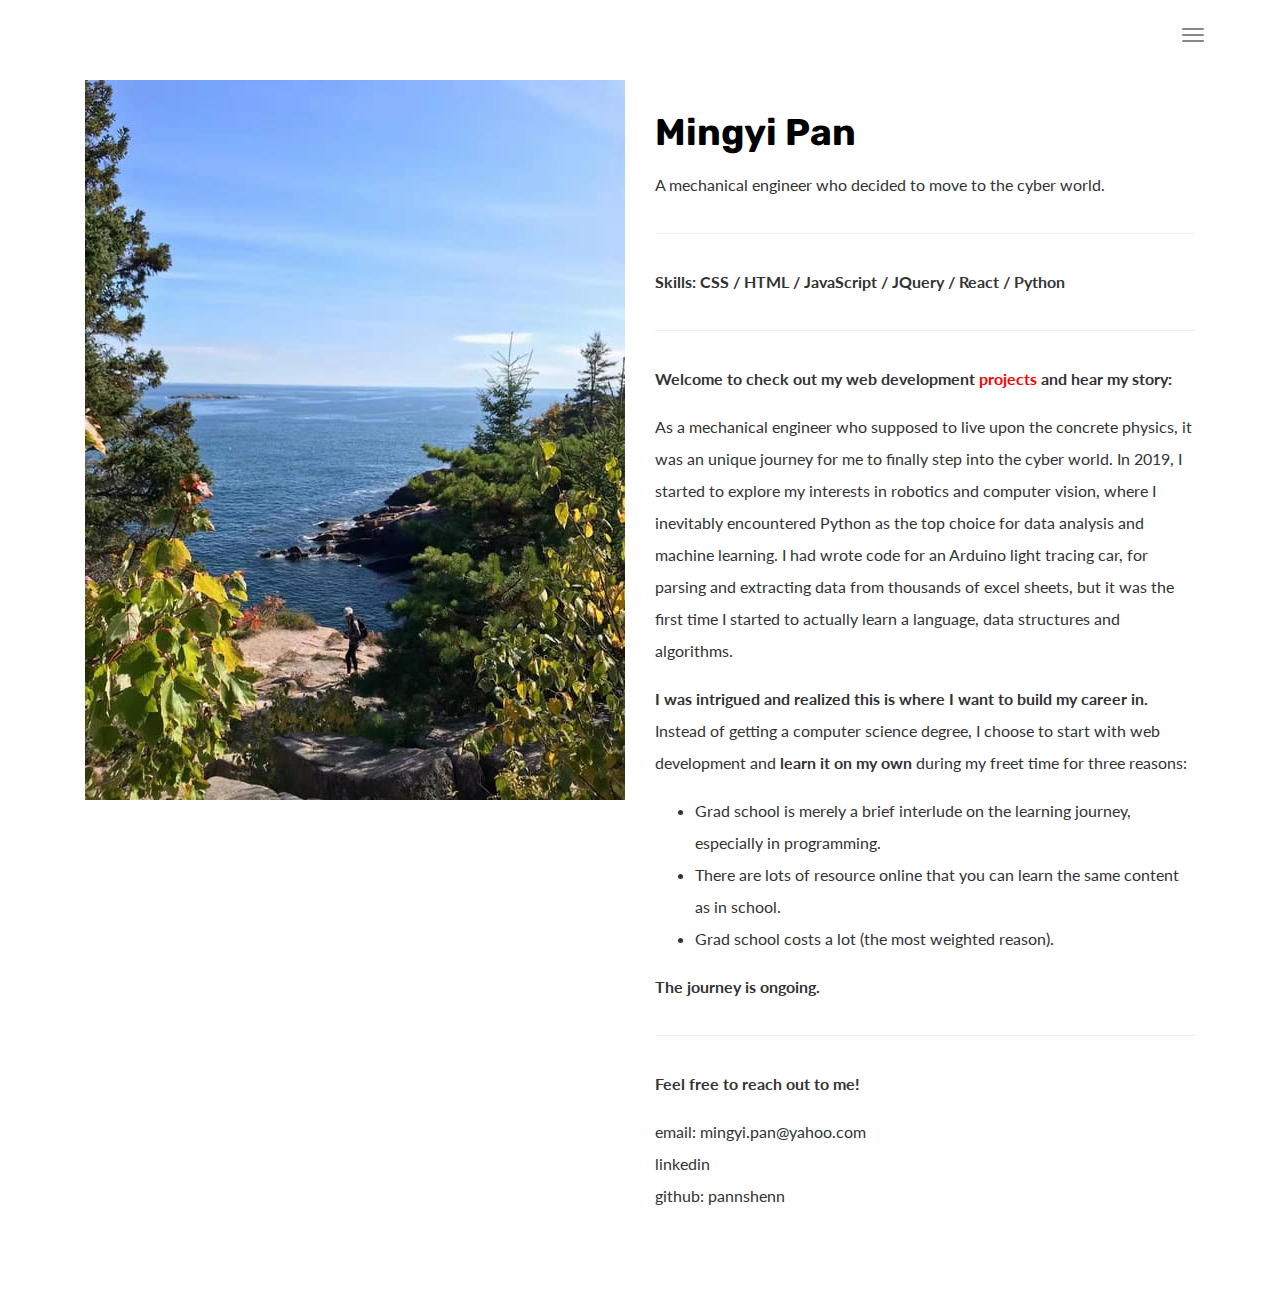
==== about.html @ 4cf13638 "create portfolio website m%" ====
<!DOCTYPE html>
<html lang="en">

<head>
  <meta charset="UTF-8">
  <meta content="IE=edge" http-equiv="X-UA-Compatible">
  <meta content="width=device-width,initial-scale=1" name="viewport">
  <meta content="description" name="description">
  <meta name="google" content="notranslate" />

  <!-- Disable tap highlight on IE -->
  <meta name="msapplication-tap-highlight" content="no">
  <!-- Favicon -->
  <link href="./assets/favicon-190.ico" rel="icon">
  
  <title>m%About</title>  
  <!-- CSS -->
  <link href="./main.3da94fde.css" rel="stylesheet">
</head>

<body>

<!-- Add your content of header -->

<header>
  <nav class="navbar navbar-fixed-top navbar-default">
    <div class="container">
        <button type="button" class="navbar-toggle">
          <span class="sr-only">Toggle navigation</span>
          <span class="icon-bar"></span>
          <span class="icon-bar"></span>
          <span class="icon-bar"></span>
        </button>
        
      <nav class="navbar-fullscreen" id="navbar-middle">
        <button type="button" class="close" aria-label="Close"><span aria-hidden="true">&times;</span></button>
        <ul class="navbar-fullscreen-links">
          <li><a href="./index.html" title="">Home</a></li>
          <li><a href="./project1.html" title="">Project</a></li>
          <li><a href="./about.html" title="">About me</a></li>
        </ul>

        <div class="footer-container">
           
          <p><small>© m% | Website created with <a href="http://www.mashup-template.com/" title="Create website with free html template">Mashup Template</a>/<a href="https://www.unsplash.com/" title="Beautiful Free Images">Unsplash</a></small></p>
          <p class="footer-share-icons">
            <a target="_blank" href="mailto:mingyi.pan@yahoo.com" class="fa-icon" title="">
              <i class="fa fa-envelope" aria-hidden="true"></i>
          </a>
            <a target="_blank" href="https://www.linkedin.com/in/mingyi-pan" class="fa-icon" title="">
                <i class="fa fa-linkedin" aria-hidden="true"></i>
            </a>
            <a target="_blank" href="https://github.com/pannshenn" class="fa-icon" title="">
              <i class="fa fa-github" aria-hidden="true"></i>
          </a>
          </p>
                       
        </div>


      </nav> 
    
    </div>
  </nav>
</header>
<div class="section-container content-container">
    <div class="container">
        <div class="row">
            <div class="col-xs-12">
                <div class="col-md-6">
                    <img src="./assets/images/img-profile.jpg" class="img-responsive" alt=""> 
                </div>
                <div class="col-md-6">
                    <h1 class="h2">Mingyi Pan</h1>
                    <p>A mechanical engineer who decided to move to the cyber world.</p>
                    <hr>
                    <p><b>Skills: CSS / HTML / JavaScript / JQuery / React / Python</b></p>
                    <hr>
                    <p><b>Welcome to check out my web development <a target="_blank" style="color: red;" href="./project1.html">projects</a> and hear my story:</b></p>
                    <p>As a mechanical engineer who supposed to live upon the concrete physics, 
                      it was an unique journey for me to finally step into the cyber world. 
                      In 2019, I started to explore my interests in robotics and computer vision, 
                      where I inevitably encountered Python as the top choice for data analysis and machine learning. 
                      I had wrote code for an Arduino light tracing car, for parsing and extracting data from thousands of excel sheets, 
                      but it was the first time I started to actually learn a language, data structures and algorithms. </p>
                      <p><b>I was intrigued and realized this is where I want to build my career in. </b>
                        Instead of getting a computer science degree, 
                        I choose to start with web development and <b>learn it on my own</b> during my freet time for three reasons: </p>
                      <ul>
                        <li>Grad school is merely a brief interlude on the learning journey, especially in programming.</li>
                        <li>There are lots of resource online that you can learn the same content as in school.</li>
                        <li>Grad school costs a lot (the most weighted reason).</li>
                      </ul>
                    <p><b>The journey is ongoing.</b></p>
                    <hr>
                    <p><b>Feel free to reach out to me!</b></p>
                    <ul class="list-unstyled">
                        <li>
                            email:&nbsp<a href="mailto:mingyi.pan@yahoo.com" title="" class="link-like-text">mingyi.pan@yahoo.com</a>
                        </li>
                        <li>
                            <a href="https://www.linkedin.com/in/mingyi-pan" title="" class="link-like-text">linkedin</a>
                        </li>
                        <li>
                            github:&nbsp<a href="https://github.com/pannshenn" title="" class="link-like-text">pannshenn</a>
                        </li>
                    </ul>
                </div>
            </div>
        </div>
    </div>
</div>

<script>
    document.addEventListener("DOMContentLoaded", function (event) {
      navbarToggleSidebar();
      closeMenuBeforeGoingToPage();
      navActivePage();
    });
</script>
 <script type="text/javascript" src="./main.4c6e144e.js"></script></body>

</html>
---- main.3da94fde.css ----
@import url(https://fonts.googleapis.com/css?family=Lato:300,700|Rubik:400,700);@import url(https://maxcdn.bootstrapcdn.com/font-awesome/4.7.0/css/font-awesome.min.css);/*!
 * Bootstrap v3.3.7 (http://getbootstrap.com)
 * Copyright 2011-2016 Twitter, Inc.
 * Licensed under MIT (https://github.com/twbs/bootstrap/blob/master/LICENSE)
 */
/*! normalize.css v3.0.3 | MIT License | github.com/necolas/normalize.css */html{font-family:sans-serif;-ms-text-size-adjust:100%;-webkit-text-size-adjust:100%}body{margin:0}article,aside,details,figcaption,figure,footer,header,hgroup,main,menu,nav,section,summary{display:block}audio,canvas,progress,video{display:inline-block;vertical-align:baseline}audio:not([controls]){display:none;height:0}[hidden],template{display:none}a{background-color:transparent}a:active,a:hover{outline:0}abbr[title]{border-bottom:1px dotted}b,strong{font-weight:700}dfn{font-style:italic}h1{font-size:2em;margin:.67em 0}mark{background:#ff0;color:#000}small{font-size:80%}sub,sup{font-size:75%;line-height:0;position:relative;vertical-align:baseline}sup{top:-.5em}sub{bottom:-.25em}img{border:0}svg:not(:root){overflow:hidden}figure{margin:1em 40px}hr{box-sizing:content-box;height:0}pre{overflow:auto}code,kbd,pre,samp{font-family:monospace,monospace;font-size:1em}button,input,optgroup,select,textarea{color:inherit;font:inherit;margin:0}button{overflow:visible}button,select{text-transform:none}button,html input[type=button],input[type=reset],input[type=submit]{-webkit-appearance:button;cursor:pointer}button[disabled],html input[disabled]{cursor:default}button::-moz-focus-inner,input::-moz-focus-inner{border:0;padding:0}input{line-height:normal}input[type=checkbox],input[type=radio]{box-sizing:border-box;padding:0}input[type=number]::-webkit-inner-spin-button,input[type=number]::-webkit-outer-spin-button{height:auto}input[type=search]{-webkit-appearance:textfield;box-sizing:content-box}input[type=search]::-webkit-search-cancel-button,input[type=search]::-webkit-search-decoration{-webkit-appearance:none}fieldset{border:1px solid silver;margin:0 2px;padding:.35em .625em .75em}textarea{overflow:auto}optgroup{font-weight:700}table{border-collapse:collapse;border-spacing:0}td,th{padding:0}

/*! Source: https://github.com/h5bp/html5-boilerplate/blob/master/src/css/main.css */@media print{*,:after,:before{background:transparent!important;color:#000!important;box-shadow:none!important;text-shadow:none!important}a,a:visited{text-decoration:underline}a[href]:after{content:" (" attr(href) ")"}abbr[title]:after{content:" (" attr(title) ")"}a[href^="#"]:after,a[href^="javascript:"]:after{content:""}blockquote,pre{border:1px solid #999;page-break-inside:avoid}thead{display:table-header-group}img,tr{page-break-inside:avoid}img{max-width:100%!important}h2,h3,p{orphans:3;widows:3}h2,h3{page-break-after:avoid}.navbar{display:none}.btn>.caret,.dropup>.btn>.caret{border-top-color:#000!important}.label{border:1px solid #000}.table{border-collapse:collapse!important}.table td,.table th{background-color:#fff!important}.table-bordered td,.table-bordered th{border:1px solid #ddd!important}}*,:after,:before{-webkit-box-sizing:border-box;-moz-box-sizing:border-box;box-sizing:border-box}html{font-size:10px;-webkit-tap-highlight-color:transparent}body{font-family:Lato,Helvetica,Arial,sans-serif;font-size:16px;line-height:2;color:#333;background-color:#fff}button,input,select,textarea{font-family:inherit;font-size:inherit;line-height:inherit}a{color:#333;text-decoration:none}a:focus,a:hover{color:#0d0d0d;text-decoration:underline}a:focus{outline:5px auto -webkit-focus-ring-color;outline-offset:-2px}figure{margin:0}img{vertical-align:middle}.img-responsive{display:block;max-width:100%;height:auto}.img-rounded{border-radius:0}.img-thumbnail{padding:4px;line-height:2;background-color:#fff;border:1px solid #ddd;border-radius:0;-webkit-transition:all .2s ease-in-out;-o-transition:all .2s ease-in-out;transition:all .2s ease-in-out;display:inline-block;max-width:100%;height:auto}.img-circle{border-radius:50%}hr{margin-top:32px;margin-bottom:32px;border:0;border-top:1px solid #eee}.sr-only{position:absolute;width:1px;height:1px;margin:-1px;padding:0;overflow:hidden;clip:rect(0,0,0,0);border:0}.sr-only-focusable:active,.sr-only-focusable:focus{position:static;width:auto;height:auto;margin:0;overflow:visible;clip:auto}[role=button]{cursor:pointer}.h1,.h2,.h3,.h4,.h5,.h6,h1,h2,h3,h4,h5,h6{font-family:Rubik,Helvetica,Arial,sans-serif;font-weight:700;line-height:1.1;color:#000}.h1 .small,.h1 small,.h2 .small,.h2 small,.h3 .small,.h3 small,.h4 .small,.h4 small,.h5 .small,.h5 small,.h6 .small,.h6 small,h1 .small,h1 small,h2 .small,h2 small,h3 .small,h3 small,h4 .small,h4 small,h5 .small,h5 small,h6 .small,h6 small{font-weight:400;line-height:1;color:#777}.h1,.h2,.h3,h1,h2,h3{margin-top:32px;margin-bottom:16px}.h1 .small,.h1 small,.h2 .small,.h2 small,.h3 .small,.h3 small,h1 .small,h1 small,h2 .small,h2 small,h3 .small,h3 small{font-size:65%}.h4,.h5,.h6,h4,h5,h6{margin-top:16px;margin-bottom:16px}.h4 .small,.h4 small,.h5 .small,.h5 small,.h6 .small,.h6 small,h4 .small,h4 small,h5 .small,h5 small,h6 .small,h6 small{font-size:75%}.h1,h1{font-size:50px}.h2,h2{font-size:37px}.h3,h3{font-size:29px}.h4,h4{font-size:22px}.h5,h5{font-size:16px}.h6,h6{font-size:14px}p{margin:0 0 16px}.lead{margin-bottom:32px;font-size:18px;font-weight:300;line-height:1.4}@media (min-width:768px){.lead{font-size:24px}}.small,small{font-size:87%}.mark,mark{background-color:#fcf8e3;padding:.2em}.text-left{text-align:left}.text-right{text-align:right}.text-center{text-align:center}.text-justify{text-align:justify}.text-nowrap{white-space:nowrap}.text-lowercase{text-transform:lowercase}.initialism,.text-uppercase{text-transform:uppercase}.text-capitalize{text-transform:capitalize}.text-muted{color:#777}.text-primary{color:#333}a.text-primary:focus,a.text-primary:hover{color:#1a1a1a}.text-success{color:#fff}a.text-success:focus,a.text-success:hover{color:#e6e6e6}.text-info{color:#31708f}a.text-info:focus,a.text-info:hover{color:#245269}.text-warning{color:#8a6d3b}a.text-warning:focus,a.text-warning:hover{color:#66512c}.text-danger{color:#fff}a.text-danger:focus,a.text-danger:hover{color:#e6e6e6}.bg-primary{color:#fff;background-color:#333}a.bg-primary:focus,a.bg-primary:hover{background-color:#1a1a1a}.bg-success{background-color:#684ad7}a.bg-success:focus,a.bg-success:hover{background-color:#4b2bc3}.bg-info{background-color:#d9edf7}a.bg-info:focus,a.bg-info:hover{background-color:#afd9ee}.bg-warning{background-color:#fcf8e3}a.bg-warning:focus,a.bg-warning:hover{background-color:#f7ecb5}.bg-danger{background-color:#d9534f}a.bg-danger:focus,a.bg-danger:hover{background-color:#c9302c}.page-header{padding-bottom:15px;margin:64px 0 32px;border-bottom:1px solid #eee}ol,ul{margin-top:0;margin-bottom:16px}ol ol,ol ul,ul ol,ul ul{margin-bottom:0}.list-inline,.list-unstyled{padding-left:0;list-style:none}.list-inline{margin-left:-5px}.list-inline>li{display:inline-block;padding-left:5px;padding-right:5px}dl{margin-top:0;margin-bottom:32px}dd,dt{line-height:2}dt{font-weight:700}dd{margin-left:0}.dl-horizontal dd:after,.dl-horizontal dd:before{content:" ";display:table}.dl-horizontal dd:after{clear:both}@media (min-width:768px){.dl-horizontal dt{float:left;width:160px;clear:left;text-align:right;overflow:hidden;text-overflow:ellipsis;white-space:nowrap}.dl-horizontal dd{margin-left:180px}}abbr[data-original-title],abbr[title]{cursor:help;border-bottom:1px dotted #777}.initialism{font-size:90%}blockquote{padding:16px 32px;margin:0 0 32px;font-size:20px;border-left:5px solid #eee}blockquote ol:last-child,blockquote p:last-child,blockquote ul:last-child{margin-bottom:0}blockquote .small,blockquote footer,blockquote small{display:block;font-size:80%;line-height:2;color:#777}blockquote .small:before,blockquote footer:before,blockquote small:before{content:"\2014   \A0"}.blockquote-reverse,blockquote.pull-right{padding-right:15px;padding-left:0;border-right:5px solid #eee;border-left:0;text-align:right}.blockquote-reverse .small:before,.blockquote-reverse footer:before,.blockquote-reverse small:before,blockquote.pull-right .small:before,blockquote.pull-right footer:before,blockquote.pull-right small:before{content:""}.blockquote-reverse .small:after,.blockquote-reverse footer:after,.blockquote-reverse small:after,blockquote.pull-right .small:after,blockquote.pull-right footer:after,blockquote.pull-right small:after{content:"\A0   \2014"}address{margin-bottom:32px;font-style:normal;line-height:2}code,kbd,pre,samp{font-family:Menlo,Monaco,Consolas,Courier New,monospace}code{color:#c7254e;background-color:#f9f2f4}code,kbd{padding:2px 4px;font-size:90%;border-radius:0}kbd{color:#fff;background-color:#333;box-shadow:inset 0 -1px 0 rgba(0,0,0,.25)}kbd kbd{padding:0;font-size:100%;font-weight:700;box-shadow:none}pre{display:block;padding:15.5px;margin:0 0 16px;font-size:15px;line-height:2;word-break:break-all;word-wrap:break-word;color:#333;background-color:#f5f5f5;border:1px solid #ccc;border-radius:0}pre code{padding:0;font-size:inherit;color:inherit;white-space:pre-wrap;background-color:transparent;border-radius:0}.pre-scrollable{max-height:340px;overflow-y:scroll}.container{margin-right:auto;margin-left:auto;padding-left:15px;padding-right:15px}.container:after,.container:before{content:" ";display:table}.container:after{clear:both}@media (min-width:768px){.container{width:750px}}@media (min-width:992px){.container{width:970px}}@media (min-width:1200px){.container{width:1170px}}.container-fluid{margin-right:auto;margin-left:auto;padding-left:15px;padding-right:15px}.container-fluid:after,.container-fluid:before{content:" ";display:table}.container-fluid:after{clear:both}.row{margin-left:-15px;margin-right:-15px}.row:after,.row:before{content:" ";display:table}.row:after{clear:both}.col-lg-1,.col-lg-2,.col-lg-3,.col-lg-4,.col-lg-5,.col-lg-6,.col-lg-7,.col-lg-8,.col-lg-9,.col-lg-10,.col-lg-11,.col-lg-12,.col-md-1,.col-md-2,.col-md-3,.col-md-4,.col-md-5,.col-md-6,.col-md-7,.col-md-8,.col-md-9,.col-md-10,.col-md-11,.col-md-12,.col-sm-1,.col-sm-2,.col-sm-3,.col-sm-4,.col-sm-5,.col-sm-6,.col-sm-7,.col-sm-8,.col-sm-9,.col-sm-10,.col-sm-11,.col-sm-12,.col-xs-1,.col-xs-2,.col-xs-3,.col-xs-4,.col-xs-5,.col-xs-6,.col-xs-7,.col-xs-8,.col-xs-9,.col-xs-10,.col-xs-11,.col-xs-12{position:relative;min-height:1px;padding-left:15px;padding-right:15px}.col-xs-1,.col-xs-2,.col-xs-3,.col-xs-4,.col-xs-5,.col-xs-6,.col-xs-7,.col-xs-8,.col-xs-9,.col-xs-10,.col-xs-11,.col-xs-12{float:left}.col-xs-1{width:8.33333%}.col-xs-2{width:16.66667%}.col-xs-3{width:25%}.col-xs-4{width:33.33333%}.col-xs-5{width:41.66667%}.col-xs-6{width:50%}.col-xs-7{width:58.33333%}.col-xs-8{width:66.66667%}.col-xs-9{width:75%}.col-xs-10{width:83.33333%}.col-xs-11{width:91.66667%}.col-xs-12{width:100%}.col-xs-pull-0{right:auto}.col-xs-pull-1{right:8.33333%}.col-xs-pull-2{right:16.66667%}.col-xs-pull-3{right:25%}.col-xs-pull-4{right:33.33333%}.col-xs-pull-5{right:41.66667%}.col-xs-pull-6{right:50%}.col-xs-pull-7{right:58.33333%}.col-xs-pull-8{right:66.66667%}.col-xs-pull-9{right:75%}.col-xs-pull-10{right:83.33333%}.col-xs-pull-11{right:91.66667%}.col-xs-pull-12{right:100%}.col-xs-push-0{left:auto}.col-xs-push-1{left:8.33333%}.col-xs-push-2{left:16.66667%}.col-xs-push-3{left:25%}.col-xs-push-4{left:33.33333%}.col-xs-push-5{left:41.66667%}.col-xs-push-6{left:50%}.col-xs-push-7{left:58.33333%}.col-xs-push-8{left:66.66667%}.col-xs-push-9{left:75%}.col-xs-push-10{left:83.33333%}.col-xs-push-11{left:91.66667%}.col-xs-push-12{left:100%}.col-xs-offset-0{margin-left:0}.col-xs-offset-1{margin-left:8.33333%}.col-xs-offset-2{margin-left:16.66667%}.col-xs-offset-3{margin-left:25%}.col-xs-offset-4{margin-left:33.33333%}.col-xs-offset-5{margin-left:41.66667%}.col-xs-offset-6{margin-left:50%}.col-xs-offset-7{margin-left:58.33333%}.col-xs-offset-8{margin-left:66.66667%}.col-xs-offset-9{margin-left:75%}.col-xs-offset-10{margin-left:83.33333%}.col-xs-offset-11{margin-left:91.66667%}.col-xs-offset-12{margin-left:100%}@media (min-width:768px){.col-sm-1,.col-sm-2,.col-sm-3,.col-sm-4,.col-sm-5,.col-sm-6,.col-sm-7,.col-sm-8,.col-sm-9,.col-sm-10,.col-sm-11,.col-sm-12{float:left}.col-sm-1{width:8.33333%}.col-sm-2{width:16.66667%}.col-sm-3{width:25%}.col-sm-4{width:33.33333%}.col-sm-5{width:41.66667%}.col-sm-6{width:50%}.col-sm-7{width:58.33333%}.col-sm-8{width:66.66667%}.col-sm-9{width:75%}.col-sm-10{width:83.33333%}.col-sm-11{width:91.66667%}.col-sm-12{width:100%}.col-sm-pull-0{right:auto}.col-sm-pull-1{right:8.33333%}.col-sm-pull-2{right:16.66667%}.col-sm-pull-3{right:25%}.col-sm-pull-4{right:33.33333%}.col-sm-pull-5{right:41.66667%}.col-sm-pull-6{right:50%}.col-sm-pull-7{right:58.33333%}.col-sm-pull-8{right:66.66667%}.col-sm-pull-9{right:75%}.col-sm-pull-10{right:83.33333%}.col-sm-pull-11{right:91.66667%}.col-sm-pull-12{right:100%}.col-sm-push-0{left:auto}.col-sm-push-1{left:8.33333%}.col-sm-push-2{left:16.66667%}.col-sm-push-3{left:25%}.col-sm-push-4{left:33.33333%}.col-sm-push-5{left:41.66667%}.col-sm-push-6{left:50%}.col-sm-push-7{left:58.33333%}.col-sm-push-8{left:66.66667%}.col-sm-push-9{left:75%}.col-sm-push-10{left:83.33333%}.col-sm-push-11{left:91.66667%}.col-sm-push-12{left:100%}.col-sm-offset-0{margin-left:0}.col-sm-offset-1{margin-left:8.33333%}.col-sm-offset-2{margin-left:16.66667%}.col-sm-offset-3{margin-left:25%}.col-sm-offset-4{margin-left:33.33333%}.col-sm-offset-5{margin-left:41.66667%}.col-sm-offset-6{margin-left:50%}.col-sm-offset-7{margin-left:58.33333%}.col-sm-offset-8{margin-left:66.66667%}.col-sm-offset-9{margin-left:75%}.col-sm-offset-10{margin-left:83.33333%}.col-sm-offset-11{margin-left:91.66667%}.col-sm-offset-12{margin-left:100%}}@media (min-width:992px){.col-md-1,.col-md-2,.col-md-3,.col-md-4,.col-md-5,.col-md-6,.col-md-7,.col-md-8,.col-md-9,.col-md-10,.col-md-11,.col-md-12{float:left}.col-md-1{width:8.33333%}.col-md-2{width:16.66667%}.col-md-3{width:25%}.col-md-4{width:33.33333%}.col-md-5{width:41.66667%}.col-md-6{width:50%}.col-md-7{width:58.33333%}.col-md-8{width:66.66667%}.col-md-9{width:75%}.col-md-10{width:83.33333%}.col-md-11{width:91.66667%}.col-md-12{width:100%}.col-md-pull-0{right:auto}.col-md-pull-1{right:8.33333%}.col-md-pull-2{right:16.66667%}.col-md-pull-3{right:25%}.col-md-pull-4{right:33.33333%}.col-md-pull-5{right:41.66667%}.col-md-pull-6{right:50%}.col-md-pull-7{right:58.33333%}.col-md-pull-8{right:66.66667%}.col-md-pull-9{right:75%}.col-md-pull-10{right:83.33333%}.col-md-pull-11{right:91.66667%}.col-md-pull-12{right:100%}.col-md-push-0{left:auto}.col-md-push-1{left:8.33333%}.col-md-push-2{left:16.66667%}.col-md-push-3{left:25%}.col-md-push-4{left:33.33333%}.col-md-push-5{left:41.66667%}.col-md-push-6{left:50%}.col-md-push-7{left:58.33333%}.col-md-push-8{left:66.66667%}.col-md-push-9{left:75%}.col-md-push-10{left:83.33333%}.col-md-push-11{left:91.66667%}.col-md-push-12{left:100%}.col-md-offset-0{margin-left:0}.col-md-offset-1{margin-left:8.33333%}.col-md-offset-2{margin-left:16.66667%}.col-md-offset-3{margin-left:25%}.col-md-offset-4{margin-left:33.33333%}.col-md-offset-5{margin-left:41.66667%}.col-md-offset-6{margin-left:50%}.col-md-offset-7{margin-left:58.33333%}.col-md-offset-8{margin-left:66.66667%}.col-md-offset-9{margin-left:75%}.col-md-offset-10{margin-left:83.33333%}.col-md-offset-11{margin-left:91.66667%}.col-md-offset-12{margin-left:100%}}@media (min-width:1200px){.col-lg-1,.col-lg-2,.col-lg-3,.col-lg-4,.col-lg-5,.col-lg-6,.col-lg-7,.col-lg-8,.col-lg-9,.col-lg-10,.col-lg-11,.col-lg-12{float:left}.col-lg-1{width:8.33333%}.col-lg-2{width:16.66667%}.col-lg-3{width:25%}.col-lg-4{width:33.33333%}.col-lg-5{width:41.66667%}.col-lg-6{width:50%}.col-lg-7{width:58.33333%}.col-lg-8{width:66.66667%}.col-lg-9{width:75%}.col-lg-10{width:83.33333%}.col-lg-11{width:91.66667%}.col-lg-12{width:100%}.col-lg-pull-0{right:auto}.col-lg-pull-1{right:8.33333%}.col-lg-pull-2{right:16.66667%}.col-lg-pull-3{right:25%}.col-lg-pull-4{right:33.33333%}.col-lg-pull-5{right:41.66667%}.col-lg-pull-6{right:50%}.col-lg-pull-7{right:58.33333%}.col-lg-pull-8{right:66.66667%}.col-lg-pull-9{right:75%}.col-lg-pull-10{right:83.33333%}.col-lg-pull-11{right:91.66667%}.col-lg-pull-12{right:100%}.col-lg-push-0{left:auto}.col-lg-push-1{left:8.33333%}.col-lg-push-2{left:16.66667%}.col-lg-push-3{left:25%}.col-lg-push-4{left:33.33333%}.col-lg-push-5{left:41.66667%}.col-lg-push-6{left:50%}.col-lg-push-7{left:58.33333%}.col-lg-push-8{left:66.66667%}.col-lg-push-9{left:75%}.col-lg-push-10{left:83.33333%}.col-lg-push-11{left:91.66667%}.col-lg-push-12{left:100%}.col-lg-offset-0{margin-left:0}.col-lg-offset-1{margin-left:8.33333%}.col-lg-offset-2{margin-left:16.66667%}.col-lg-offset-3{margin-left:25%}.col-lg-offset-4{margin-left:33.33333%}.col-lg-offset-5{margin-left:41.66667%}.col-lg-offset-6{margin-left:50%}.col-lg-offset-7{margin-left:58.33333%}.col-lg-offset-8{margin-left:66.66667%}.col-lg-offset-9{margin-left:75%}.col-lg-offset-10{margin-left:83.33333%}.col-lg-offset-11{margin-left:91.66667%}.col-lg-offset-12{margin-left:100%}}table{background-color:transparent}caption{padding-top:8px;padding-bottom:8px;color:#777}caption,th{text-align:left}.table{width:100%;max-width:100%;margin-bottom:32px}.table>tbody>tr>td,.table>tbody>tr>th,.table>tfoot>tr>td,.table>tfoot>tr>th,.table>thead>tr>td,.table>thead>tr>th{padding:8px;line-height:2;vertical-align:top;border-top:1px solid #ddd}.table>thead>tr>th{vertical-align:bottom;border-bottom:2px solid #ddd}.table>caption+thead>tr:first-child>td,.table>caption+thead>tr:first-child>th,.table>colgroup+thead>tr:first-child>td,.table>colgroup+thead>tr:first-child>th,.table>thead:first-child>tr:first-child>td,.table>thead:first-child>tr:first-child>th{border-top:0}.table>tbody+tbody{border-top:2px solid #ddd}.table .table{background-color:#fff}.table-condensed>tbody>tr>td,.table-condensed>tbody>tr>th,.table-condensed>tfoot>tr>td,.table-condensed>tfoot>tr>th,.table-condensed>thead>tr>td,.table-condensed>thead>tr>th{padding:5px}.table-bordered,.table-bordered>tbody>tr>td,.table-bordered>tbody>tr>th,.table-bordered>tfoot>tr>td,.table-bordered>tfoot>tr>th,.table-bordered>thead>tr>td,.table-bordered>thead>tr>th{border:1px solid #ddd}.table-bordered>thead>tr>td,.table-bordered>thead>tr>th{border-bottom-width:2px}.table-striped>tbody>tr:nth-of-type(odd){background-color:#f9f9f9}.table-hover>tbody>tr:hover{background-color:#f5f5f5}table col[class*=col-]{position:static;float:none;display:table-column}table td[class*=col-],table th[class*=col-]{position:static;float:none;display:table-cell}.table>tbody>tr.active>td,.table>tbody>tr.active>th,.table>tbody>tr>td.active,.table>tbody>tr>th.active,.table>tfoot>tr.active>td,.table>tfoot>tr.active>th,.table>tfoot>tr>td.active,.table>tfoot>tr>th.active,.table>thead>tr.active>td,.table>thead>tr.active>th,.table>thead>tr>td.active,.table>thead>tr>th.active{background-color:#f5f5f5}.table-hover>tbody>tr.active:hover>td,.table-hover>tbody>tr.active:hover>th,.table-hover>tbody>tr:hover>.active,.table-hover>tbody>tr>td.active:hover,.table-hover>tbody>tr>th.active:hover{background-color:#e8e8e8}.table>tbody>tr.success>td,.table>tbody>tr.success>th,.table>tbody>tr>td.success,.table>tbody>tr>th.success,.table>tfoot>tr.success>td,.table>tfoot>tr.success>th,.table>tfoot>tr>td.success,.table>tfoot>tr>th.success,.table>thead>tr.success>td,.table>thead>tr.success>th,.table>thead>tr>td.success,.table>thead>tr>th.success{background-color:#684ad7}.table-hover>tbody>tr.success:hover>td,.table-hover>tbody>tr.success:hover>th,.table-hover>tbody>tr:hover>.success,.table-hover>tbody>tr>td.success:hover,.table-hover>tbody>tr>th.success:hover{background-color:#5735d2}.table>tbody>tr.info>td,.table>tbody>tr.info>th,.table>tbody>tr>td.info,.table>tbody>tr>th.info,.table>tfoot>tr.info>td,.table>tfoot>tr.info>th,.table>tfoot>tr>td.info,.table>tfoot>tr>th.info,.table>thead>tr.info>td,.table>thead>tr.info>th,.table>thead>tr>td.info,.table>thead>tr>th.info{background-color:#d9edf7}.table-hover>tbody>tr.info:hover>td,.table-hover>tbody>tr.info:hover>th,.table-hover>tbody>tr:hover>.info,.table-hover>tbody>tr>td.info:hover,.table-hover>tbody>tr>th.info:hover{background-color:#c4e3f3}.table>tbody>tr.warning>td,.table>tbody>tr.warning>th,.table>tbody>tr>td.warning,.table>tbody>tr>th.warning,.table>tfoot>tr.warning>td,.table>tfoot>tr.warning>th,.table>tfoot>tr>td.warning,.table>tfoot>tr>th.warning,.table>thead>tr.warning>td,.table>thead>tr.warning>th,.table>thead>tr>td.warning,.table>thead>tr>th.warning{background-color:#fcf8e3}.table-hover>tbody>tr.warning:hover>td,.table-hover>tbody>tr.warning:hover>th,.table-hover>tbody>tr:hover>.warning,.table-hover>tbody>tr>td.warning:hover,.table-hover>tbody>tr>th.warning:hover{background-color:#faf2cc}.table>tbody>tr.danger>td,.table>tbody>tr.danger>th,.table>tbody>tr>td.danger,.table>tbody>tr>th.danger,.table>tfoot>tr.danger>td,.table>tfoot>tr.danger>th,.table>tfoot>tr>td.danger,.table>tfoot>tr>th.danger,.table>thead>tr.danger>td,.table>thead>tr.danger>th,.table>thead>tr>td.danger,.table>thead>tr>th.danger{background-color:#d9534f}.table-hover>tbody>tr.danger:hover>td,.table-hover>tbody>tr.danger:hover>th,.table-hover>tbody>tr:hover>.danger,.table-hover>tbody>tr>td.danger:hover,.table-hover>tbody>tr>th.danger:hover{background-color:#d43f3a}.table-responsive{overflow-x:auto;min-height:.01%}@media screen and (max-width:767px){.table-responsive{width:100%;margin-bottom:24px;overflow-y:hidden;-ms-overflow-style:-ms-autohiding-scrollbar;border:1px solid #ddd}.table-responsive>.table{margin-bottom:0}.table-responsive>.table>tbody>tr>td,.table-responsive>.table>tbody>tr>th,.table-responsive>.table>tfoot>tr>td,.table-responsive>.table>tfoot>tr>th,.table-responsive>.table>thead>tr>td,.table-responsive>.table>thead>tr>th{white-space:nowrap}.table-responsive>.table-bordered{border:0}.table-responsive>.table-bordered>tbody>tr>td:first-child,.table-responsive>.table-bordered>tbody>tr>th:first-child,.table-responsive>.table-bordered>tfoot>tr>td:first-child,.table-responsive>.table-bordered>tfoot>tr>th:first-child,.table-responsive>.table-bordered>thead>tr>td:first-child,.table-responsive>.table-bordered>thead>tr>th:first-child{border-left:0}.table-responsive>.table-bordered>tbody>tr>td:last-child,.table-responsive>.table-bordered>tbody>tr>th:last-child,.table-responsive>.table-bordered>tfoot>tr>td:last-child,.table-responsive>.table-bordered>tfoot>tr>th:last-child,.table-responsive>.table-bordered>thead>tr>td:last-child,.table-responsive>.table-bordered>thead>tr>th:last-child{border-right:0}.table-responsive>.table-bordered>tbody>tr:last-child>td,.table-responsive>.table-bordered>tbody>tr:last-child>th,.table-responsive>.table-bordered>tfoot>tr:last-child>td,.table-responsive>.table-bordered>tfoot>tr:last-child>th{border-bottom:0}}fieldset{margin:0;min-width:0}fieldset,legend{padding:0;border:0}legend{display:block;width:100%;margin-bottom:32px;font-size:24px;line-height:inherit;color:#333;border-bottom:1px solid #e5e5e5}label{display:inline-block;max-width:100%;margin-bottom:5px;font-weight:700}input[type=search]{-webkit-box-sizing:border-box;-moz-box-sizing:border-box;box-sizing:border-box}input[type=checkbox],input[type=radio]{margin:4px 0 0;margin-top:1px\9;line-height:normal}input[type=file]{display:block}input[type=range]{display:block;width:100%}select[multiple],select[size]{height:auto}input[type=checkbox]:focus,input[type=file]:focus,input[type=radio]:focus{outline:5px auto -webkit-focus-ring-color;outline-offset:-2px}output{padding-top:7px}.form-control,output{display:block;font-size:16px;line-height:2;color:#555}.form-control{width:100%;height:46px;padding:6px 12px;background-color:#fff;background-image:none;border:1px solid #000;border-radius:0;-webkit-box-shadow:inset 0 1px 1px rgba(0,0,0,.075);box-shadow:inset 0 1px 1px rgba(0,0,0,.075);-webkit-transition:border-color .15s ease-in-out,box-shadow .15s ease-in-out;-o-transition:border-color ease-in-out .15s,box-shadow ease-in-out .15s;transition:border-color .15s ease-in-out,box-shadow .15s ease-in-out}.form-control:focus{border-color:#66afe9;outline:0;-webkit-box-shadow:inset 0 1px 1px rgba(0,0,0,.075),0 0 8px rgba(102,175,233,.6);box-shadow:inset 0 1px 1px rgba(0,0,0,.075),0 0 8px rgba(102,175,233,.6)}.form-control::-moz-placeholder{color:#999;opacity:1}.form-control:-ms-input-placeholder{color:#999}.form-control::-webkit-input-placeholder{color:#999}.form-control::-ms-expand{border:0;background-color:transparent}.form-control[disabled],.form-control[readonly],fieldset[disabled] .form-control{background-color:#eee;opacity:1}.form-control[disabled],fieldset[disabled] .form-control{cursor:not-allowed}textarea.form-control{height:auto}input[type=search]{-webkit-appearance:none}@media screen and (-webkit-min-device-pixel-ratio:0){input[type=date].form-control,input[type=datetime-local].form-control,input[type=month].form-control,input[type=time].form-control{line-height:46px}.input-group-sm>.input-group-btn>input[type=date].btn,.input-group-sm>.input-group-btn>input[type=datetime-local].btn,.input-group-sm>.input-group-btn>input[type=month].btn,.input-group-sm>.input-group-btn>input[type=time].btn,.input-group-sm>input[type=date].form-control,.input-group-sm>input[type=date].input-group-addon,.input-group-sm>input[type=datetime-local].form-control,.input-group-sm>input[type=datetime-local].input-group-addon,.input-group-sm>input[type=month].form-control,.input-group-sm>input[type=month].input-group-addon,.input-group-sm>input[type=time].form-control,.input-group-sm>input[type=time].input-group-addon,.input-group-sm input[type=date],.input-group-sm input[type=datetime-local],.input-group-sm input[type=month],.input-group-sm input[type=time],input[type=date].input-sm,input[type=datetime-local].input-sm,input[type=month].input-sm,input[type=time].input-sm{line-height:33px}.input-group-lg>.input-group-btn>input[type=date].btn,.input-group-lg>.input-group-btn>input[type=datetime-local].btn,.input-group-lg>.input-group-btn>input[type=month].btn,.input-group-lg>.input-group-btn>input[type=time].btn,.input-group-lg>input[type=date].form-control,.input-group-lg>input[type=date].input-group-addon,.input-group-lg>input[type=datetime-local].form-control,.input-group-lg>input[type=datetime-local].input-group-addon,.input-group-lg>input[type=month].form-control,.input-group-lg>input[type=month].input-group-addon,.input-group-lg>input[type=time].form-control,.input-group-lg>input[type=time].input-group-addon,.input-group-lg input[type=date],.input-group-lg input[type=datetime-local],.input-group-lg input[type=month],.input-group-lg input[type=time],input[type=date].input-lg,input[type=datetime-local].input-lg,input[type=month].input-lg,input[type=time].input-lg{line-height:49px}}.form-group{margin-bottom:15px}.checkbox,.radio{position:relative;display:block;margin-top:10px;margin-bottom:10px}.checkbox label,.radio label{min-height:32px;padding-left:20px;margin-bottom:0;font-weight:400;cursor:pointer}.checkbox-inline input[type=checkbox],.checkbox input[type=checkbox],.radio-inline input[type=radio],.radio input[type=radio]{position:absolute;margin-left:-20px;margin-top:4px\9}.checkbox+.checkbox,.radio+.radio{margin-top:-5px}.checkbox-inline,.radio-inline{position:relative;display:inline-block;padding-left:20px;margin-bottom:0;vertical-align:middle;font-weight:400;cursor:pointer}.checkbox-inline+.checkbox-inline,.radio-inline+.radio-inline{margin-top:0;margin-left:10px}.checkbox-inline.disabled,.checkbox.disabled label,.radio-inline.disabled,.radio.disabled label,fieldset[disabled] .checkbox-inline,fieldset[disabled] .checkbox label,fieldset[disabled] .radio-inline,fieldset[disabled] .radio label,fieldset[disabled] input[type=checkbox],fieldset[disabled] input[type=radio],input[type=checkbox].disabled,input[type=checkbox][disabled],input[type=radio].disabled,input[type=radio][disabled]{cursor:not-allowed}.form-control-static{padding-top:7px;padding-bottom:7px;margin-bottom:0;min-height:48px}.form-control-static.input-lg,.form-control-static.input-sm,.input-group-lg>.form-control-static.form-control,.input-group-lg>.form-control-static.input-group-addon,.input-group-lg>.input-group-btn>.form-control-static.btn,.input-group-sm>.form-control-static.form-control,.input-group-sm>.form-control-static.input-group-addon,.input-group-sm>.input-group-btn>.form-control-static.btn{padding-left:0;padding-right:0}.input-group-sm>.form-control,.input-group-sm>.input-group-addon,.input-group-sm>.input-group-btn>.btn,.input-sm{height:33px;padding:5px 10px;font-size:14px;line-height:1.5;border-radius:0}.input-group-sm>.input-group-btn>select.btn,.input-group-sm>select.form-control,.input-group-sm>select.input-group-addon,select.input-sm{height:33px;line-height:33px}.input-group-sm>.input-group-btn>select[multiple].btn,.input-group-sm>.input-group-btn>textarea.btn,.input-group-sm>select[multiple].form-control,.input-group-sm>select[multiple].input-group-addon,.input-group-sm>textarea.form-control,.input-group-sm>textarea.input-group-addon,select[multiple].input-sm,textarea.input-sm{height:auto}.form-group-sm .form-control{height:33px;padding:5px 10px;font-size:14px;line-height:1.5;border-radius:0}.form-group-sm select.form-control{height:33px;line-height:33px}.form-group-sm select[multiple].form-control,.form-group-sm textarea.form-control{height:auto}.form-group-sm .form-control-static{height:33px;min-height:46px;padding:6px 10px;font-size:14px;line-height:1.5}.input-group-lg>.form-control,.input-group-lg>.input-group-addon,.input-group-lg>.input-group-btn>.btn,.input-lg{height:49px;padding:10px 16px;font-size:20px;line-height:1.33333;border-radius:0}.input-group-lg>.input-group-btn>select.btn,.input-group-lg>select.form-control,.input-group-lg>select.input-group-addon,select.input-lg{height:49px;line-height:49px}.input-group-lg>.input-group-btn>select[multiple].btn,.input-group-lg>.input-group-btn>textarea.btn,.input-group-lg>select[multiple].form-control,.input-group-lg>select[multiple].input-group-addon,.input-group-lg>textarea.form-control,.input-group-lg>textarea.input-group-addon,select[multiple].input-lg,textarea.input-lg{height:auto}.form-group-lg .form-control{height:49px;padding:10px 16px;font-size:20px;line-height:1.33333;border-radius:0}.form-group-lg select.form-control{height:49px;line-height:49px}.form-group-lg select[multiple].form-control,.form-group-lg textarea.form-control{height:auto}.form-group-lg .form-control-static{height:49px;min-height:52px;padding:11px 16px;font-size:20px;line-height:1.33333}.has-feedback{position:relative}.has-feedback .form-control{padding-right:57.5px}.form-control-feedback{position:absolute;top:0;right:0;z-index:2;display:block;width:46px;height:46px;line-height:46px;text-align:center;pointer-events:none}.form-group-lg .form-control+.form-control-feedback,.input-group-lg+.form-control-feedback,.input-group-lg>.form-control+.form-control-feedback,.input-group-lg>.input-group-addon+.form-control-feedback,.input-group-lg>.input-group-btn>.btn+.form-control-feedback,.input-lg+.form-control-feedback{width:49px;height:49px;line-height:49px}.form-group-sm .form-control+.form-control-feedback,.input-group-sm+.form-control-feedback,.input-group-sm>.form-control+.form-control-feedback,.input-group-sm>.input-group-addon+.form-control-feedback,.input-group-sm>.input-group-btn>.btn+.form-control-feedback,.input-sm+.form-control-feedback{width:33px;height:33px;line-height:33px}.has-success .checkbox,.has-success .checkbox-inline,.has-success.checkbox-inline label,.has-success.checkbox label,.has-success .control-label,.has-success .help-block,.has-success .radio,.has-success .radio-inline,.has-success.radio-inline label,.has-success.radio label{color:#fff}.has-success .form-control{border-color:#fff;-webkit-box-shadow:inset 0 1px 1px rgba(0,0,0,.075);box-shadow:inset 0 1px 1px rgba(0,0,0,.075)}.has-success .form-control:focus{border-color:#e6e6e6;-webkit-box-shadow:inset 0 1px 1px rgba(0,0,0,.075),0 0 6px #fff;box-shadow:inset 0 1px 1px rgba(0,0,0,.075),0 0 6px #fff}.has-success .input-group-addon{color:#fff;border-color:#fff;background-color:#684ad7}.has-success .form-control-feedback{color:#fff}.has-warning .checkbox,.has-warning .checkbox-inline,.has-warning.checkbox-inline label,.has-warning.checkbox label,.has-warning .control-label,.has-warning .help-block,.has-warning .radio,.has-warning .radio-inline,.has-warning.radio-inline label,.has-warning.radio label{color:#8a6d3b}.has-warning .form-control{border-color:#8a6d3b;-webkit-box-shadow:inset 0 1px 1px rgba(0,0,0,.075);box-shadow:inset 0 1px 1px rgba(0,0,0,.075)}.has-warning .form-control:focus{border-color:#66512c;-webkit-box-shadow:inset 0 1px 1px rgba(0,0,0,.075),0 0 6px #c0a16b;box-shadow:inset 0 1px 1px rgba(0,0,0,.075),0 0 6px #c0a16b}.has-warning .input-group-addon{color:#8a6d3b;border-color:#8a6d3b;background-color:#fcf8e3}.has-warning .form-control-feedback{color:#8a6d3b}.has-error .checkbox,.has-error .checkbox-inline,.has-error.checkbox-inline label,.has-error.checkbox label,.has-error .control-label,.has-error .help-block,.has-error .radio,.has-error .radio-inline,.has-error.radio-inline label,.has-error.radio label{color:#fff}.has-error .form-control{border-color:#fff;-webkit-box-shadow:inset 0 1px 1px rgba(0,0,0,.075);box-shadow:inset 0 1px 1px rgba(0,0,0,.075)}.has-error .form-control:focus{border-color:#e6e6e6;-webkit-box-shadow:inset 0 1px 1px rgba(0,0,0,.075),0 0 6px #fff;box-shadow:inset 0 1px 1px rgba(0,0,0,.075),0 0 6px #fff}.has-error .input-group-addon{color:#fff;border-color:#fff;background-color:#d9534f}.has-error .form-control-feedback{color:#fff}.has-feedback label~.form-control-feedback{top:37px}.has-feedback label.sr-only~.form-control-feedback{top:0}.help-block{display:block;margin-top:5px;margin-bottom:10px;color:#737373}@media (min-width:768px){.form-inline .form-group{display:inline-block;margin-bottom:0;vertical-align:middle}.form-inline .form-control{display:inline-block;width:auto;vertical-align:middle}.form-inline .form-control-static{display:inline-block}.form-inline .input-group{display:inline-table;vertical-align:middle}.form-inline .input-group .form-control,.form-inline .input-group .input-group-addon,.form-inline .input-group .input-group-btn{width:auto}.form-inline .input-group>.form-control{width:100%}.form-inline .control-label{margin-bottom:0;vertical-align:middle}.form-inline .checkbox,.form-inline .radio{display:inline-block;margin-top:0;margin-bottom:0;vertical-align:middle}.form-inline .checkbox label,.form-inline .radio label{padding-left:0}.form-inline .checkbox input[type=checkbox],.form-inline .radio input[type=radio]{position:relative;margin-left:0}.form-inline .has-feedback .form-control-feedback{top:0}}.form-horizontal .checkbox,.form-horizontal .checkbox-inline,.form-horizontal .radio,.form-horizontal .radio-inline{margin-top:0;margin-bottom:0;padding-top:7px}.form-horizontal .checkbox,.form-horizontal .radio{min-height:39px}.form-horizontal .form-group{margin-left:-15px;margin-right:-15px}.form-horizontal .form-group:after,.form-horizontal .form-group:before{content:" ";display:table}.form-horizontal .form-group:after{clear:both}@media (min-width:768px){.form-horizontal .control-label{text-align:right;margin-bottom:0;padding-top:7px}}.form-horizontal .has-feedback .form-control-feedback{right:15px}@media (min-width:768px){.form-horizontal .form-group-lg .control-label{padding-top:11px;font-size:20px}}@media (min-width:768px){.form-horizontal .form-group-sm .control-label{padding-top:6px;font-size:14px}}.btn{display:inline-block;margin-bottom:0;font-weight:400;text-align:center;vertical-align:middle;touch-action:manipulation;cursor:pointer;background-image:none;border:1px solid transparent;white-space:nowrap;padding:6px 12px;font-size:16px;line-height:2;border-radius:0;-webkit-user-select:none;-moz-user-select:none;-ms-user-select:none;user-select:none}.btn.active.focus,.btn.active:focus,.btn.focus,.btn:active.focus,.btn:active:focus,.btn:focus{outline:5px auto -webkit-focus-ring-color;outline-offset:-2px}.btn.focus,.btn:focus,.btn:hover{color:#555;text-decoration:none}.btn.active,.btn:active{outline:0;background-image:none;-webkit-box-shadow:inset 0 3px 5px rgba(0,0,0,.125);box-shadow:inset 0 3px 5px rgba(0,0,0,.125)}.btn.disabled,.btn[disabled],fieldset[disabled] .btn{cursor:not-allowed;opacity:.65;filter:alpha(opacity=65);-webkit-box-shadow:none;box-shadow:none}a.btn.disabled,fieldset[disabled] a.btn{pointer-events:none}.btn-default{color:#555;background-color:transparent;border-color:#555}.btn-default.focus,.btn-default:focus{color:#555;background-color:transparent;border-color:#161616}.btn-default.active,.btn-default:active,.btn-default:hover,.open>.btn-default.dropdown-toggle{color:#555;background-color:transparent;border-color:#373737}.btn-default.active.focus,.btn-default.active:focus,.btn-default.active:hover,.btn-default:active.focus,.btn-default:active:focus,.btn-default:active:hover,.open>.btn-default.dropdown-toggle.focus,.open>.btn-default.dropdown-toggle:focus,.open>.btn-default.dropdown-toggle:hover{color:#555;background-color:transparent;border-color:#161616}.btn-default.active,.btn-default:active,.open>.btn-default.dropdown-toggle{background-image:none}.btn-default.disabled.focus,.btn-default.disabled:focus,.btn-default.disabled:hover,.btn-default[disabled].focus,.btn-default[disabled]:focus,.btn-default[disabled]:hover,fieldset[disabled] .btn-default.focus,fieldset[disabled] .btn-default:focus,fieldset[disabled] .btn-default:hover{background-color:transparent;border-color:#555}.btn-default .badge{color:transparent;background-color:#555}.btn-primary{color:#333;background-color:transparent;border-color:#333}.btn-primary.focus,.btn-primary:focus{color:#333;background-color:transparent;border-color:#000}.btn-primary.active,.btn-primary:active,.btn-primary:hover,.open>.btn-primary.dropdown-toggle{color:#333;background-color:transparent;border-color:#141414}.btn-primary.active.focus,.btn-primary.active:focus,.btn-primary.active:hover,.btn-primary:active.focus,.btn-primary:active:focus,.btn-primary:active:hover,.open>.btn-primary.dropdown-toggle.focus,.open>.btn-primary.dropdown-toggle:focus,.open>.btn-primary.dropdown-toggle:hover{color:#333;background-color:transparent;border-color:#000}.btn-primary.active,.btn-primary:active,.open>.btn-primary.dropdown-toggle{background-image:none}.btn-primary.disabled.focus,.btn-primary.disabled:focus,.btn-primary.disabled:hover,.btn-primary[disabled].focus,.btn-primary[disabled]:focus,.btn-primary[disabled]:hover,fieldset[disabled] .btn-primary.focus,fieldset[disabled] .btn-primary:focus,fieldset[disabled] .btn-primary:hover{background-color:transparent;border-color:#333}.btn-primary .badge{color:transparent;background-color:#333}.btn-success{color:#5cb85c;background-color:transparent;border-color:#5cb85c}.btn-success.focus,.btn-success:focus{color:#5cb85c;background-color:transparent;border-color:#2d672d}.btn-success.active,.btn-success:active,.btn-success:hover,.open>.btn-success.dropdown-toggle{color:#5cb85c;background-color:transparent;border-color:#419641}.btn-success.active.focus,.btn-success.active:focus,.btn-success.active:hover,.btn-success:active.focus,.btn-success:active:focus,.btn-success:active:hover,.open>.btn-success.dropdown-toggle.focus,.open>.btn-success.dropdown-toggle:focus,.open>.btn-success.dropdown-toggle:hover{color:#5cb85c;background-color:transparent;border-color:#2d672d}.btn-success.active,.btn-success:active,.open>.btn-success.dropdown-toggle{background-image:none}.btn-success.disabled.focus,.btn-success.disabled:focus,.btn-success.disabled:hover,.btn-success[disabled].focus,.btn-success[disabled]:focus,.btn-success[disabled]:hover,fieldset[disabled] .btn-success.focus,fieldset[disabled] .btn-success:focus,fieldset[disabled] .btn-success:hover{background-color:transparent;border-color:#5cb85c}.btn-success .badge{color:transparent;background-color:#5cb85c}.btn-info{border-color:#684ad7}.btn-info,.btn-info.focus,.btn-info:focus{color:#684ad7;background-color:transparent}.btn-info.focus,.btn-info:focus{border-color:#331d84}.btn-info.active,.btn-info:active,.btn-info:hover,.open>.btn-info.dropdown-toggle{color:#684ad7;background-color:transparent;border-color:#4829bb}.btn-info.active.focus,.btn-info.active:focus,.btn-info.active:hover,.btn-info:active.focus,.btn-info:active:focus,.btn-info:active:hover,.open>.btn-info.dropdown-toggle.focus,.open>.btn-info.dropdown-toggle:focus,.open>.btn-info.dropdown-toggle:hover{color:#684ad7;background-color:transparent;border-color:#331d84}.btn-info.active,.btn-info:active,.open>.btn-info.dropdown-toggle{background-image:none}.btn-info.disabled.focus,.btn-info.disabled:focus,.btn-info.disabled:hover,.btn-info[disabled].focus,.btn-info[disabled]:focus,.btn-info[disabled]:hover,fieldset[disabled] .btn-info.focus,fieldset[disabled] .btn-info:focus,fieldset[disabled] .btn-info:hover{background-color:transparent;border-color:#684ad7}.btn-info .badge{color:transparent;background-color:#684ad7}.btn-warning{color:#f0ad4e;background-color:transparent;border-color:#f0ad4e}.btn-warning.focus,.btn-warning:focus{color:#f0ad4e;background-color:transparent;border-color:#b06d0f}.btn-warning.active,.btn-warning:active,.btn-warning:hover,.open>.btn-warning.dropdown-toggle{color:#f0ad4e;background-color:transparent;border-color:#eb9316}.btn-warning.active.focus,.btn-warning.active:focus,.btn-warning.active:hover,.btn-warning:active.focus,.btn-warning:active:focus,.btn-warning:active:hover,.open>.btn-warning.dropdown-toggle.focus,.open>.btn-warning.dropdown-toggle:focus,.open>.btn-warning.dropdown-toggle:hover{color:#f0ad4e;background-color:transparent;border-color:#b06d0f}.btn-warning.active,.btn-warning:active,.open>.btn-warning.dropdown-toggle{background-image:none}.btn-warning.disabled.focus,.btn-warning.disabled:focus,.btn-warning.disabled:hover,.btn-warning[disabled].focus,.btn-warning[disabled]:focus,.btn-warning[disabled]:hover,fieldset[disabled] .btn-warning.focus,fieldset[disabled] .btn-warning:focus,fieldset[disabled] .btn-warning:hover{background-color:transparent;border-color:#f0ad4e}.btn-warning .badge{color:transparent;background-color:#f0ad4e}.btn-danger{color:#d9534f;background-color:transparent;border-color:#d9534f}.btn-danger.focus,.btn-danger:focus{color:#d9534f;background-color:transparent;border-color:#8b211e}.btn-danger.active,.btn-danger:active,.btn-danger:hover,.open>.btn-danger.dropdown-toggle{color:#d9534f;background-color:transparent;border-color:#c12e2a}.btn-danger.active.focus,.btn-danger.active:focus,.btn-danger.active:hover,.btn-danger:active.focus,.btn-danger:active:focus,.btn-danger:active:hover,.open>.btn-danger.dropdown-toggle.focus,.open>.btn-danger.dropdown-toggle:focus,.open>.btn-danger.dropdown-toggle:hover{color:#d9534f;background-color:transparent;border-color:#8b211e}.btn-danger.active,.btn-danger:active,.open>.btn-danger.dropdown-toggle{background-image:none}.btn-danger.disabled.focus,.btn-danger.disabled:focus,.btn-danger.disabled:hover,.btn-danger[disabled].focus,.btn-danger[disabled]:focus,.btn-danger[disabled]:hover,fieldset[disabled] .btn-danger.focus,fieldset[disabled] .btn-danger:focus,fieldset[disabled] .btn-danger:hover{background-color:transparent;border-color:#d9534f}.btn-danger .badge{color:transparent;background-color:#d9534f}.btn-link{color:#333;font-weight:400;border-radius:0}.btn-link,.btn-link.active,.btn-link:active,.btn-link[disabled],fieldset[disabled] .btn-link{background-color:transparent;-webkit-box-shadow:none;box-shadow:none}.btn-link,.btn-link:active,.btn-link:focus,.btn-link:hover{border-color:transparent}.btn-link:focus,.btn-link:hover{color:#0d0d0d;text-decoration:underline;background-color:transparent}.btn-link[disabled]:focus,.btn-link[disabled]:hover,fieldset[disabled] .btn-link:focus,fieldset[disabled] .btn-link:hover{color:#777;text-decoration:none}.btn-group-lg>.btn,.btn-lg{padding:10px 16px;font-size:20px;line-height:1.33333;border-radius:0}.btn-group-sm>.btn,.btn-sm{padding:5px 10px;font-size:14px;line-height:1.5;border-radius:0}.btn-group-xs>.btn,.btn-xs{padding:1px 5px;font-size:14px;line-height:1.5;border-radius:0}.btn-block{display:block;width:100%}.btn-block+.btn-block{margin-top:5px}input[type=button].btn-block,input[type=reset].btn-block,input[type=submit].btn-block{width:100%}.fade{opacity:0;-webkit-transition:opacity .15s linear;-o-transition:opacity .15s linear;transition:opacity .15s linear}.fade.in{opacity:1}.collapse{display:none}.collapse.in{display:block}tr.collapse.in{display:table-row}tbody.collapse.in{display:table-row-group}.collapsing{position:relative;height:0;overflow:hidden;-webkit-transition-property:height,visibility;transition-property:height,visibility;-webkit-transition-duration:.35s;transition-duration:.35s;-webkit-transition-timing-function:ease;transition-timing-function:ease}.caret{display:inline-block;width:0;height:0;margin-left:2px;vertical-align:middle;border-top:4px dashed;border-top:4px solid\9;border-right:4px solid transparent;border-left:4px solid transparent}.dropdown,.dropup{position:relative}.dropdown-toggle:focus{outline:0}.dropdown-menu{position:absolute;top:100%;left:0;z-index:1000;display:none;float:left;min-width:160px;padding:5px 0;margin:2px 0 0;list-style:none;font-size:16px;text-align:left;background-color:#fff;border:1px solid #ccc;border:1px solid rgba(0,0,0,.15);border-radius:0;-webkit-box-shadow:0 6px 12px rgba(0,0,0,.175);box-shadow:0 6px 12px rgba(0,0,0,.175);background-clip:padding-box}.dropdown-menu.pull-right{right:0;left:auto}.dropdown-menu .divider{height:1px;margin:15px 0;overflow:hidden;background-color:#e5e5e5}.dropdown-menu>li>a{display:block;padding:3px 20px;clear:both;font-weight:400;line-height:2;color:#333;white-space:nowrap}.dropdown-menu>li>a:focus,.dropdown-menu>li>a:hover{text-decoration:none;color:#262626;background-color:#f5f5f5}.dropdown-menu>.active>a,.dropdown-menu>.active>a:focus,.dropdown-menu>.active>a:hover{color:#fff;text-decoration:none;outline:0;background-color:#333}.dropdown-menu>.disabled>a,.dropdown-menu>.disabled>a:focus,.dropdown-menu>.disabled>a:hover{color:#777}.dropdown-menu>.disabled>a:focus,.dropdown-menu>.disabled>a:hover{text-decoration:none;background-color:transparent;background-image:none;filter:progid:DXImageTransform.Microsoft.gradient(enabled = false);cursor:not-allowed}.open>.dropdown-menu{display:block}.open>a{outline:0}.dropdown-menu-right{left:auto;right:0}.dropdown-menu-left{left:0;right:auto}.dropdown-header{display:block;padding:3px 20px;font-size:14px;line-height:2;color:#777;white-space:nowrap}.dropdown-backdrop{position:fixed;left:0;right:0;bottom:0;top:0;z-index:990}.pull-right>.dropdown-menu{right:0;left:auto}.dropup .caret,.navbar-fixed-bottom .dropdown .caret{border-top:0;border-bottom:4px dashed;border-bottom:4px solid\9;content:""}.dropup .dropdown-menu,.navbar-fixed-bottom .dropdown .dropdown-menu{top:auto;bottom:100%;margin-bottom:2px}@media (min-width:768px){.navbar-right .dropdown-menu{right:0;left:auto}.navbar-right .dropdown-menu-left{left:0;right:auto}}.btn-group,.btn-group-vertical{position:relative;display:inline-block;vertical-align:middle}.btn-group-vertical>.btn,.btn-group>.btn{position:relative;float:left}.btn-group-vertical>.btn.active,.btn-group-vertical>.btn:active,.btn-group-vertical>.btn:focus,.btn-group-vertical>.btn:hover,.btn-group>.btn.active,.btn-group>.btn:active,.btn-group>.btn:focus,.btn-group>.btn:hover{z-index:2}.btn-group .btn+.btn,.btn-group .btn+.btn-group,.btn-group .btn-group+.btn,.btn-group .btn-group+.btn-group{margin-left:-1px}.btn-toolbar{margin-left:-5px}.btn-toolbar:after,.btn-toolbar:before{content:" ";display:table}.btn-toolbar:after{clear:both}.btn-toolbar .btn,.btn-toolbar .btn-group,.btn-toolbar .input-group{float:left}.btn-toolbar>.btn,.btn-toolbar>.btn-group,.btn-toolbar>.input-group{margin-left:5px}.btn-group>.btn:not(:first-child):not(:last-child):not(.dropdown-toggle){border-radius:0}.btn-group>.btn:first-child{margin-left:0}.btn-group>.btn:first-child:not(:last-child):not(.dropdown-toggle){border-bottom-right-radius:0;border-top-right-radius:0}.btn-group>.btn:last-child:not(:first-child),.btn-group>.dropdown-toggle:not(:first-child){border-bottom-left-radius:0;border-top-left-radius:0}.btn-group>.btn-group{float:left}.btn-group>.btn-group:not(:first-child):not(:last-child)>.btn{border-radius:0}.btn-group>.btn-group:first-child:not(:last-child)>.btn:last-child,.btn-group>.btn-group:first-child:not(:last-child)>.dropdown-toggle{border-bottom-right-radius:0;border-top-right-radius:0}.btn-group>.btn-group:last-child:not(:first-child)>.btn:first-child{border-bottom-left-radius:0;border-top-left-radius:0}.btn-group .dropdown-toggle:active,.btn-group.open .dropdown-toggle{outline:0}.btn-group>.btn+.dropdown-toggle{padding-left:8px;padding-right:8px}.btn-group-lg.btn-group>.btn+.dropdown-toggle,.btn-group>.btn-lg+.dropdown-toggle{padding-left:12px;padding-right:12px}.btn-group.open .dropdown-toggle{-webkit-box-shadow:inset 0 3px 5px rgba(0,0,0,.125);box-shadow:inset 0 3px 5px rgba(0,0,0,.125)}.btn-group.open .dropdown-toggle.btn-link{-webkit-box-shadow:none;box-shadow:none}.btn .caret{margin-left:0}.btn-group-lg>.btn .caret,.btn-lg .caret{border-width:5px 5px 0;border-bottom-width:0}.dropup .btn-group-lg>.btn .caret,.dropup .btn-lg .caret{border-width:0 5px 5px}.btn-group-vertical>.btn,.btn-group-vertical>.btn-group,.btn-group-vertical>.btn-group>.btn{display:block;float:none;width:100%;max-width:100%}.btn-group-vertical>.btn-group:after,.btn-group-vertical>.btn-group:before{content:" ";display:table}.btn-group-vertical>.btn-group:after{clear:both}.btn-group-vertical>.btn-group>.btn{float:none}.btn-group-vertical>.btn+.btn,.btn-group-vertical>.btn+.btn-group,.btn-group-vertical>.btn-group+.btn,.btn-group-vertical>.btn-group+.btn-group{margin-top:-1px;margin-left:0}.btn-group-vertical>.btn:not(:first-child):not(:last-child){border-radius:0}.btn-group-vertical>.btn:first-child:not(:last-child),.btn-group-vertical>.btn:last-child:not(:first-child){border-top-right-radius:0;border-top-left-radius:0;border-bottom-right-radius:0;border-bottom-left-radius:0}.btn-group-vertical>.btn-group:not(:first-child):not(:last-child)>.btn{border-radius:0}.btn-group-vertical>.btn-group:first-child:not(:last-child)>.btn:last-child,.btn-group-vertical>.btn-group:first-child:not(:last-child)>.dropdown-toggle{border-bottom-right-radius:0;border-bottom-left-radius:0}.btn-group-vertical>.btn-group:last-child:not(:first-child)>.btn:first-child{border-top-right-radius:0;border-top-left-radius:0}.btn-group-justified{display:table;width:100%;table-layout:fixed;border-collapse:separate}.btn-group-justified>.btn,.btn-group-justified>.btn-group{float:none;display:table-cell;width:1%}.btn-group-justified>.btn-group .btn{width:100%}.btn-group-justified>.btn-group .dropdown-menu{left:auto}[data-toggle=buttons]>.btn-group>.btn input[type=checkbox],[data-toggle=buttons]>.btn-group>.btn input[type=radio],[data-toggle=buttons]>.btn input[type=checkbox],[data-toggle=buttons]>.btn input[type=radio]{position:absolute;clip:rect(0,0,0,0);pointer-events:none}.input-group{position:relative;display:table;border-collapse:separate}.input-group[class*=col-]{float:none;padding-left:0;padding-right:0}.input-group .form-control{position:relative;z-index:2;float:left;width:100%;margin-bottom:0}.input-group .form-control:focus{z-index:3}.input-group-addon,.input-group-btn,.input-group .form-control{display:table-cell}.input-group-addon:not(:first-child):not(:last-child),.input-group-btn:not(:first-child):not(:last-child),.input-group .form-control:not(:first-child):not(:last-child){border-radius:0}.input-group-addon,.input-group-btn{width:1%;white-space:nowrap;vertical-align:middle}.input-group-addon{padding:6px 12px;font-size:16px;font-weight:400;line-height:1;color:#555;text-align:center;background-color:#eee;border:1px solid #000;border-radius:0}.input-group-addon.input-sm,.input-group-sm>.input-group-addon,.input-group-sm>.input-group-btn>.input-group-addon.btn{padding:5px 10px;font-size:14px;border-radius:0}.input-group-addon.input-lg,.input-group-lg>.input-group-addon,.input-group-lg>.input-group-btn>.input-group-addon.btn{padding:10px 16px;font-size:20px;border-radius:0}.input-group-addon input[type=checkbox],.input-group-addon input[type=radio]{margin-top:0}.input-group-addon:first-child,.input-group-btn:first-child>.btn,.input-group-btn:first-child>.btn-group>.btn,.input-group-btn:first-child>.dropdown-toggle,.input-group-btn:last-child>.btn-group:not(:last-child)>.btn,.input-group-btn:last-child>.btn:not(:last-child):not(.dropdown-toggle),.input-group .form-control:first-child{border-bottom-right-radius:0;border-top-right-radius:0}.input-group-addon:first-child{border-right:0}.input-group-addon:last-child,.input-group-btn:first-child>.btn-group:not(:first-child)>.btn,.input-group-btn:first-child>.btn:not(:first-child),.input-group-btn:last-child>.btn,.input-group-btn:last-child>.btn-group>.btn,.input-group-btn:last-child>.dropdown-toggle,.input-group .form-control:last-child{border-bottom-left-radius:0;border-top-left-radius:0}.input-group-addon:last-child{border-left:0}.input-group-btn{font-size:0;white-space:nowrap}.input-group-btn,.input-group-btn>.btn{position:relative}.input-group-btn>.btn+.btn{margin-left:-1px}.input-group-btn>.btn:active,.input-group-btn>.btn:focus,.input-group-btn>.btn:hover{z-index:2}.input-group-btn:first-child>.btn,.input-group-btn:first-child>.btn-group{margin-right:-1px}.input-group-btn:last-child>.btn,.input-group-btn:last-child>.btn-group{z-index:2;margin-left:-1px}.nav{margin-bottom:0;padding-left:0;list-style:none}.nav:after,.nav:before{content:" ";display:table}.nav:after{clear:both}.nav>li,.nav>li>a{position:relative;display:block}.nav>li>a{padding:10px 15px}.nav>li>a:focus,.nav>li>a:hover{text-decoration:none;background-color:#eee}.nav>li.disabled>a{color:#777}.nav>li.disabled>a:focus,.nav>li.disabled>a:hover{color:#777;text-decoration:none;background-color:transparent;cursor:not-allowed}.nav .open>a,.nav .open>a:focus,.nav .open>a:hover{background-color:#eee;border-color:#333}.nav .nav-divider{height:1px;margin:15px 0;overflow:hidden;background-color:#e5e5e5}.nav>li>a>img{max-width:none}.nav-tabs{border-bottom:1px solid #ddd}.nav-tabs>li{float:left;margin-bottom:-1px}.nav-tabs>li>a{margin-right:2px;line-height:2;border:1px solid transparent;border-radius:0 0 0 0}.nav-tabs>li>a:hover{border-color:#eee #eee #ddd}.nav-tabs>li.active>a,.nav-tabs>li.active>a:focus,.nav-tabs>li.active>a:hover{color:#555;background-color:#fff;border:1px solid #ddd;border-bottom-color:transparent;cursor:default}.nav-pills>li{float:left}.nav-pills>li>a{border-radius:0}.nav-pills>li+li{margin-left:2px}.nav-pills>li.active>a,.nav-pills>li.active>a:focus,.nav-pills>li.active>a:hover{color:#fff;background-color:#333}.nav-stacked>li{float:none}.nav-stacked>li+li{margin-top:2px;margin-left:0}.nav-justified,.nav-tabs.nav-justified{width:100%}.nav-justified>li,.nav-tabs.nav-justified>li{float:none}.nav-justified>li>a,.nav-tabs.nav-justified>li>a{text-align:center;margin-bottom:5px}.nav-justified>.dropdown .dropdown-menu{top:auto;left:auto}@media (min-width:768px){.nav-justified>li,.nav-tabs.nav-justified>li{display:table-cell;width:1%}.nav-justified>li>a,.nav-tabs.nav-justified>li>a{margin-bottom:0}}.nav-tabs-justified,.nav-tabs.nav-justified{border-bottom:0}.nav-tabs-justified>li>a,.nav-tabs.nav-justified>li>a{margin-right:0;border-radius:0}.nav-tabs-justified>.active>a,.nav-tabs-justified>.active>a:focus,.nav-tabs-justified>.active>a:hover,.nav-tabs.nav-justified>.active>a,.nav-tabs.nav-justified>.active>a:focus,.nav-tabs.nav-justified>.active>a:hover{border:1px solid #ddd}@media (min-width:768px){.nav-tabs-justified>li>a,.nav-tabs.nav-justified>li>a{border-bottom:1px solid #ddd;border-radius:0 0 0 0}.nav-tabs-justified>.active>a,.nav-tabs-justified>.active>a:focus,.nav-tabs-justified>.active>a:hover,.nav-tabs.nav-justified>.active>a,.nav-tabs.nav-justified>.active>a:focus,.nav-tabs.nav-justified>.active>a:hover{border-bottom-color:#fff}}.tab-content>.tab-pane{display:none}.tab-content>.active{display:block}.nav-tabs .dropdown-menu{margin-top:-1px;border-top-right-radius:0;border-top-left-radius:0}.navbar{position:relative;min-height:70px;margin-bottom:32px;border:1px solid transparent}.navbar:after,.navbar:before{content:" ";display:table}.navbar:after{clear:both}@media (min-width:768px){.navbar{border-radius:0}}.navbar-header:after,.navbar-header:before{content:" ";display:table}.navbar-header:after{clear:both}@media (min-width:768px){.navbar-header{float:left}}.navbar-collapse{overflow-x:visible;padding-right:15px;padding-left:15px;border-top:1px solid transparent;box-shadow:inset 0 1px 0 hsla(0,0%,100%,.1);-webkit-overflow-scrolling:touch}.navbar-collapse:after,.navbar-collapse:before{content:" ";display:table}.navbar-collapse:after{clear:both}.navbar-collapse.in{overflow-y:auto}@media (min-width:768px){.navbar-collapse{width:auto;border-top:0;box-shadow:none}.navbar-collapse.collapse{display:block!important;height:auto!important;padding-bottom:0;overflow:visible!important}.navbar-collapse.in{overflow-y:visible}.navbar-fixed-bottom .navbar-collapse,.navbar-fixed-top .navbar-collapse,.navbar-static-top .navbar-collapse{padding-left:0;padding-right:0}}.navbar-fixed-bottom .navbar-collapse,.navbar-fixed-top .navbar-collapse{max-height:340px}@media (max-device-width:480px) and (orientation:landscape){.navbar-fixed-bottom .navbar-collapse,.navbar-fixed-top .navbar-collapse{max-height:200px}}.container-fluid>.navbar-collapse,.container-fluid>.navbar-header,.container>.navbar-collapse,.container>.navbar-header{margin-right:-15px;margin-left:-15px}@media (min-width:768px){.container-fluid>.navbar-collapse,.container-fluid>.navbar-header,.container>.navbar-collapse,.container>.navbar-header{margin-right:0;margin-left:0}}.navbar-static-top{z-index:1000;border-width:0 0 1px}@media (min-width:768px){.navbar-static-top{border-radius:0}}.navbar-fixed-bottom,.navbar-fixed-top{position:fixed;right:0;left:0;z-index:1030}@media (min-width:768px){.navbar-fixed-bottom,.navbar-fixed-top{border-radius:0}}.navbar-fixed-top{top:0;border-width:0 0 1px}.navbar-fixed-bottom{bottom:0;margin-bottom:0;border-width:1px 0 0}.navbar-brand{float:left;padding:19px 15px;font-size:20px;line-height:32px;height:70px}.navbar-brand:focus,.navbar-brand:hover{text-decoration:none}.navbar-brand>img{display:block}@media (min-width:768px){.navbar>.container-fluid .navbar-brand,.navbar>.container .navbar-brand{margin-left:-15px}}.navbar-toggle{position:relative;float:right;margin-right:15px;padding:9px 10px;margin-top:18px;margin-bottom:18px;background-color:transparent;background-image:none;border:1px solid transparent;border-radius:0}.navbar-toggle:focus{outline:0}.navbar-toggle .icon-bar{display:block;width:22px;height:2px;border-radius:1px}.navbar-toggle .icon-bar+.icon-bar{margin-top:4px}@media (min-width:768px){.navbar-toggle{display:none}}.navbar-nav{margin:9.5px -15px}.navbar-nav>li>a{padding-top:10px;padding-bottom:10px;line-height:32px}@media (max-width:767px){.navbar-nav .open .dropdown-menu{position:static;float:none;width:auto;margin-top:0;background-color:transparent;border:0;box-shadow:none}.navbar-nav .open .dropdown-menu .dropdown-header,.navbar-nav .open .dropdown-menu>li>a{padding:5px 15px 5px 25px}.navbar-nav .open .dropdown-menu>li>a{line-height:32px}.navbar-nav .open .dropdown-menu>li>a:focus,.navbar-nav .open .dropdown-menu>li>a:hover{background-image:none}}@media (min-width:768px){.navbar-nav{float:left;margin:0}.navbar-nav>li{float:left}.navbar-nav>li>a{padding-top:19px;padding-bottom:19px}}.navbar-form{margin:12px -15px;padding:10px 15px;border-top:1px solid transparent;border-bottom:1px solid transparent;-webkit-box-shadow:inset 0 1px 0 hsla(0,0%,100%,.1),0 1px 0 hsla(0,0%,100%,.1);box-shadow:inset 0 1px 0 hsla(0,0%,100%,.1),0 1px 0 hsla(0,0%,100%,.1)}@media (min-width:768px){.navbar-form .form-group{display:inline-block;margin-bottom:0;vertical-align:middle}.navbar-form .form-control{display:inline-block;width:auto;vertical-align:middle}.navbar-form .form-control-static{display:inline-block}.navbar-form .input-group{display:inline-table;vertical-align:middle}.navbar-form .input-group .form-control,.navbar-form .input-group .input-group-addon,.navbar-form .input-group .input-group-btn{width:auto}.navbar-form .input-group>.form-control{width:100%}.navbar-form .control-label{margin-bottom:0;vertical-align:middle}.navbar-form .checkbox,.navbar-form .radio{display:inline-block;margin-top:0;margin-bottom:0;vertical-align:middle}.navbar-form .checkbox label,.navbar-form .radio label{padding-left:0}.navbar-form .checkbox input[type=checkbox],.navbar-form .radio input[type=radio]{position:relative;margin-left:0}.navbar-form .has-feedback .form-control-feedback{top:0}}@media (max-width:767px){.navbar-form .form-group{margin-bottom:5px}.navbar-form .form-group:last-child{margin-bottom:0}}@media (min-width:768px){.navbar-form{width:auto;border:0;margin-left:0;margin-right:0;padding-top:0;padding-bottom:0;-webkit-box-shadow:none;box-shadow:none}}.navbar-nav>li>.dropdown-menu{margin-top:0;border-top-right-radius:0;border-top-left-radius:0}.navbar-fixed-bottom .navbar-nav>li>.dropdown-menu{margin-bottom:0;border-top-right-radius:0;border-top-left-radius:0;border-bottom-right-radius:0;border-bottom-left-radius:0}.navbar-btn{margin-top:12px;margin-bottom:12px}.btn-group-sm>.navbar-btn.btn,.navbar-btn.btn-sm{margin-top:18.5px;margin-bottom:18.5px}.btn-group-xs>.navbar-btn.btn,.navbar-btn.btn-xs{margin-top:24px;margin-bottom:24px}.navbar-text{margin-top:19px;margin-bottom:19px}@media (min-width:768px){.navbar-text{float:left;margin-left:15px;margin-right:15px}}@media (min-width:768px){.navbar-left{float:left!important}.navbar-right{float:right!important;margin-right:-15px}.navbar-right~.navbar-right{margin-right:0}}.navbar-default{background-color:#fff;border-color:#eee}.navbar-default .navbar-brand{color:#777}.navbar-default .navbar-brand:focus,.navbar-default .navbar-brand:hover{color:#5e5e5e;background-color:transparent}.navbar-default .navbar-nav>li>a,.navbar-default .navbar-text{color:#777}.navbar-default .navbar-nav>li>a:focus,.navbar-default .navbar-nav>li>a:hover{color:#333;background-color:transparent}.navbar-default .navbar-nav>.active>a,.navbar-default .navbar-nav>.active>a:focus,.navbar-default .navbar-nav>.active>a:hover{color:#555;background-color:#eee}.navbar-default .navbar-nav>.disabled>a,.navbar-default .navbar-nav>.disabled>a:focus,.navbar-default .navbar-nav>.disabled>a:hover{color:#ccc;background-color:transparent}.navbar-default .navbar-toggle{border-color:transparent}.navbar-default .navbar-toggle:focus,.navbar-default .navbar-toggle:hover{background-color:transparent}.navbar-default .navbar-toggle .icon-bar{background-color:#888}.navbar-default .navbar-collapse,.navbar-default .navbar-form{border-color:#eee}.navbar-default .navbar-nav>.open>a,.navbar-default .navbar-nav>.open>a:focus,.navbar-default .navbar-nav>.open>a:hover{background-color:#eee;color:#555}@media (max-width:767px){.navbar-default .navbar-nav .open .dropdown-menu>li>a{color:#777}.navbar-default .navbar-nav .open .dropdown-menu>li>a:focus,.navbar-default .navbar-nav .open .dropdown-menu>li>a:hover{color:#333;background-color:transparent}.navbar-default .navbar-nav .open .dropdown-menu>.active>a,.navbar-default .navbar-nav .open .dropdown-menu>.active>a:focus,.navbar-default .navbar-nav .open .dropdown-menu>.active>a:hover{color:#555;background-color:#eee}.navbar-default .navbar-nav .open .dropdown-menu>.disabled>a,.navbar-default .navbar-nav .open .dropdown-menu>.disabled>a:focus,.navbar-default .navbar-nav .open .dropdown-menu>.disabled>a:hover{color:#ccc;background-color:transparent}}.navbar-default .navbar-link{color:#777}.navbar-default .navbar-link:hover{color:#333}.navbar-default .btn-link{color:#777}.navbar-default .btn-link:focus,.navbar-default .btn-link:hover{color:#333}.navbar-default .btn-link[disabled]:focus,.navbar-default .btn-link[disabled]:hover,fieldset[disabled] .navbar-default .btn-link:focus,fieldset[disabled] .navbar-default .btn-link:hover{color:#ccc}.navbar-inverse{background-color:#222;border-color:#090909}.navbar-inverse .navbar-brand{color:#9d9d9d}.navbar-inverse .navbar-brand:focus,.navbar-inverse .navbar-brand:hover{color:#fff;background-color:transparent}.navbar-inverse .navbar-nav>li>a,.navbar-inverse .navbar-text{color:#9d9d9d}.navbar-inverse .navbar-nav>li>a:focus,.navbar-inverse .navbar-nav>li>a:hover{color:#fff;background-color:transparent}.navbar-inverse .navbar-nav>.active>a,.navbar-inverse .navbar-nav>.active>a:focus,.navbar-inverse .navbar-nav>.active>a:hover{color:#fff;background-color:#090909}.navbar-inverse .navbar-nav>.disabled>a,.navbar-inverse .navbar-nav>.disabled>a:focus,.navbar-inverse .navbar-nav>.disabled>a:hover{color:#444;background-color:transparent}.navbar-inverse .navbar-toggle{border-color:#333}.navbar-inverse .navbar-toggle:focus,.navbar-inverse .navbar-toggle:hover{background-color:#333}.navbar-inverse .navbar-toggle .icon-bar{background-color:#fff}.navbar-inverse .navbar-collapse,.navbar-inverse .navbar-form{border-color:#101010}.navbar-inverse .navbar-nav>.open>a,.navbar-inverse .navbar-nav>.open>a:focus,.navbar-inverse .navbar-nav>.open>a:hover{background-color:#090909;color:#fff}@media (max-width:767px){.navbar-inverse .navbar-nav .open .dropdown-menu>.dropdown-header{border-color:#090909}.navbar-inverse .navbar-nav .open .dropdown-menu .divider{background-color:#090909}.navbar-inverse .navbar-nav .open .dropdown-menu>li>a{color:#9d9d9d}.navbar-inverse .navbar-nav .open .dropdown-menu>li>a:focus,.navbar-inverse .navbar-nav .open .dropdown-menu>li>a:hover{color:#fff;background-color:transparent}.navbar-inverse .navbar-nav .open .dropdown-menu>.active>a,.navbar-inverse .navbar-nav .open .dropdown-menu>.active>a:focus,.navbar-inverse .navbar-nav .open .dropdown-menu>.active>a:hover{color:#fff;background-color:#090909}.navbar-inverse .navbar-nav .open .dropdown-menu>.disabled>a,.navbar-inverse .navbar-nav .open .dropdown-menu>.disabled>a:focus,.navbar-inverse .navbar-nav .open .dropdown-menu>.disabled>a:hover{color:#444;background-color:transparent}}.navbar-inverse .navbar-link{color:#9d9d9d}.navbar-inverse .navbar-link:hover{color:#fff}.navbar-inverse .btn-link{color:#9d9d9d}.navbar-inverse .btn-link:focus,.navbar-inverse .btn-link:hover{color:#fff}.navbar-inverse .btn-link[disabled]:focus,.navbar-inverse .btn-link[disabled]:hover,fieldset[disabled] .navbar-inverse .btn-link:focus,fieldset[disabled] .navbar-inverse .btn-link:hover{color:#444}.label{display:inline;padding:.2em .6em .3em;font-size:75%;font-weight:700;line-height:1;color:#fff;text-align:center;white-space:nowrap;vertical-align:baseline;border-radius:.25em}.label:empty{display:none}.btn .label{position:relative;top:-1px}a.label:focus,a.label:hover{color:#fff;text-decoration:none;cursor:pointer}.label-default{background-color:#777}.label-default[href]:focus,.label-default[href]:hover{background-color:#5e5e5e}.label-primary{background-color:#333}.label-primary[href]:focus,.label-primary[href]:hover{background-color:#1a1a1a}.label-success{background-color:#5cb85c}.label-success[href]:focus,.label-success[href]:hover{background-color:#449d44}.label-info{background-color:#684ad7}.label-info[href]:focus,.label-info[href]:hover{background-color:#4b2bc3}.label-warning{background-color:#f0ad4e}.label-warning[href]:focus,.label-warning[href]:hover{background-color:#ec971f}.label-danger{background-color:#d9534f}.label-danger[href]:focus,.label-danger[href]:hover{background-color:#c9302c}.badge{display:inline-block;min-width:10px;padding:3px 7px;font-size:14px;font-weight:700;color:#fff;line-height:1;vertical-align:middle;white-space:nowrap;text-align:center;background-color:#777;border-radius:10px}.badge:empty{display:none}.btn .badge{position:relative;top:-1px}.btn-group-xs>.btn .badge,.btn-xs .badge{top:0;padding:1px 5px}.list-group-item.active>.badge,.nav-pills>.active>a>.badge{color:#333;background-color:#fff}.list-group-item>.badge{float:right}.list-group-item>.badge+.badge{margin-right:5px}.nav-pills>li>a>.badge{margin-left:3px}a.badge:focus,a.badge:hover{color:#fff;text-decoration:none;cursor:pointer}.alert{padding:15px;margin-bottom:32px;border:1px solid transparent;border-radius:0}.alert h4{margin-top:0;color:inherit}.alert .alert-link{font-weight:700}.alert>p,.alert>ul{margin-bottom:0}.alert>p+p{margin-top:5px}.alert-dismissable,.alert-dismissible{padding-right:35px}.alert-dismissable .close,.alert-dismissible .close{position:relative;top:-2px;right:-21px;color:inherit}.alert-success{background-color:#684ad7;border-color:#684ad7;color:#fff}.alert-success hr{border-top-color:#5735d2}.alert-success .alert-link{color:#e6e6e6}.alert-info{background-color:#d9edf7;border-color:#bce8f1;color:#31708f}.alert-info hr{border-top-color:#a6e1ec}.alert-info .alert-link{color:#245269}.alert-warning{background-color:#fcf8e3;border-color:#faebcc;color:#8a6d3b}.alert-warning hr{border-top-color:#f7e1b5}.alert-warning .alert-link{color:#66512c}.alert-danger{background-color:#d9534f;border-color:#d9534f;color:#fff}.alert-danger hr{border-top-color:#d43f3a}.alert-danger .alert-link{color:#e6e6e6}.embed-responsive{position:relative;display:block;height:0;padding:0;overflow:hidden}.embed-responsive .embed-responsive-item,.embed-responsive embed,.embed-responsive iframe,.embed-responsive object,.embed-responsive video{position:absolute;top:0;left:0;bottom:0;height:100%;width:100%;border:0}.embed-responsive-16by9{padding-bottom:56.25%}.embed-responsive-4by3{padding-bottom:75%}.close{float:right;font-size:24px;font-weight:700;line-height:1;color:#000;text-shadow:0 1px 0 #fff;opacity:.2;filter:alpha(opacity=20)}.close:focus,.close:hover{color:#000;text-decoration:none;cursor:pointer;opacity:.5;filter:alpha(opacity=50)}button.close{padding:0;cursor:pointer;background:transparent;border:0;-webkit-appearance:none}.carousel,.carousel-inner{position:relative}.carousel-inner{overflow:hidden;width:100%}.carousel-inner>.item{display:none;position:relative;-webkit-transition:left .6s ease-in-out;-o-transition:.6s ease-in-out left;transition:left .6s ease-in-out}.carousel-inner>.item>a>img,.carousel-inner>.item>img{display:block;max-width:100%;height:auto;line-height:1}@media (-webkit-transform-3d),(transform-3d){.carousel-inner>.item{-webkit-transition:-webkit-transform .6s ease-in-out;-moz-transition:-moz-transform .6s ease-in-out;-o-transition:-o-transform .6s ease-in-out;transition:transform .6s ease-in-out;-webkit-backface-visibility:hidden;-moz-backface-visibility:hidden;backface-visibility:hidden;-webkit-perspective:1000px;-moz-perspective:1000px;perspective:1000px}.carousel-inner>.item.active.right,.carousel-inner>.item.next{-webkit-transform:translate3d(100%,0,0);transform:translate3d(100%,0,0);left:0}.carousel-inner>.item.active.left,.carousel-inner>.item.prev{-webkit-transform:translate3d(-100%,0,0);transform:translate3d(-100%,0,0);left:0}.carousel-inner>.item.active,.carousel-inner>.item.next.left,.carousel-inner>.item.prev.right{-webkit-transform:translateZ(0);transform:translateZ(0);left:0}}.carousel-inner>.active,.carousel-inner>.next,.carousel-inner>.prev{display:block}.carousel-inner>.active{left:0}.carousel-inner>.next,.carousel-inner>.prev{position:absolute;top:0;width:100%}.carousel-inner>.next{left:100%}.carousel-inner>.prev{left:-100%}.carousel-inner>.next.left,.carousel-inner>.prev.right{left:0}.carousel-inner>.active.left{left:-100%}.carousel-inner>.active.right{left:100%}.carousel-control{position:absolute;top:0;left:0;bottom:0;width:15%;opacity:.5;filter:alpha(opacity=50);font-size:20px;color:#fff;text-align:center;text-shadow:0 1px 2px rgba(0,0,0,.6);background-color:transparent}.carousel-control.left{background-image:-webkit-linear-gradient(left,rgba(0,0,0,.5),rgba(0,0,0,.0001));background-image:-o-linear-gradient(left,rgba(0,0,0,.5) 0,rgba(0,0,0,.0001) 100%);background-image:linear-gradient(90deg,rgba(0,0,0,.5) 0,rgba(0,0,0,.0001));background-repeat:repeat-x;filter:progid:DXImageTransform.Microsoft.gradient(startColorstr="#80000000",endColorstr="#00000000",GradientType=1)}.carousel-control.right{left:auto;right:0;background-image:-webkit-linear-gradient(left,rgba(0,0,0,.0001),rgba(0,0,0,.5));background-image:-o-linear-gradient(left,rgba(0,0,0,.0001) 0,rgba(0,0,0,.5) 100%);background-image:linear-gradient(90deg,rgba(0,0,0,.0001) 0,rgba(0,0,0,.5));background-repeat:repeat-x;filter:progid:DXImageTransform.Microsoft.gradient(startColorstr="#00000000",endColorstr="#80000000",GradientType=1)}.carousel-control:focus,.carousel-control:hover{outline:0;color:#fff;text-decoration:none;opacity:.9;filter:alpha(opacity=90)}.carousel-control .glyphicon-chevron-left,.carousel-control .glyphicon-chevron-right,.carousel-control .icon-next,.carousel-control .icon-prev{position:absolute;top:50%;margin-top:-10px;z-index:5;display:inline-block}.carousel-control .glyphicon-chevron-left,.carousel-control .icon-prev{left:50%;margin-left:-10px}.carousel-control .glyphicon-chevron-right,.carousel-control .icon-next{right:50%;margin-right:-10px}.carousel-control .icon-next,.carousel-control .icon-prev{width:20px;height:20px;line-height:1;font-family:serif}.carousel-control .icon-prev:before{content:"\2039"}.carousel-control .icon-next:before{content:"\203A"}.carousel-indicators{position:absolute;bottom:10px;left:50%;z-index:15;width:60%;margin-left:-30%;padding-left:0;list-style:none;text-align:center}.carousel-indicators li{display:inline-block;width:10px;height:10px;margin:1px;text-indent:-999px;border:1px solid #fff;border-radius:10px;cursor:pointer;background-color:#000\9;background-color:transparent}.carousel-indicators .active{margin:0;width:12px;height:12px;background-color:#fff}.carousel-caption{position:absolute;left:15%;right:15%;bottom:20px;z-index:10;padding-top:20px;padding-bottom:20px;color:#fff;text-align:center;text-shadow:0 1px 2px rgba(0,0,0,.6)}.carousel-caption .btn{text-shadow:none}@media screen and (min-width:768px){.carousel-control .glyphicon-chevron-left,.carousel-control .glyphicon-chevron-right,.carousel-control .icon-next,.carousel-control .icon-prev{width:30px;height:30px;margin-top:-10px;font-size:30px}.carousel-control .glyphicon-chevron-left,.carousel-control .icon-prev{margin-left:-10px}.carousel-control .glyphicon-chevron-right,.carousel-control .icon-next{margin-right:-10px}.carousel-caption{left:20%;right:20%;padding-bottom:30px}.carousel-indicators{bottom:20px}}.clearfix:after,.clearfix:before{content:" ";display:table}.clearfix:after{clear:both}.center-block{display:block;margin-left:auto;margin-right:auto}.pull-right{float:right!important}.pull-left{float:left!important}.hide{display:none!important}.show{display:block!important}.invisible{visibility:hidden}.text-hide{font:0/0 a;color:transparent;text-shadow:none;background-color:transparent;border:0}.hidden{display:none!important}.affix{position:fixed}@-ms-viewport{width:device-width}.visible-lg,.visible-lg-block,.visible-lg-inline,.visible-lg-inline-block,.visible-md,.visible-md-block,.visible-md-inline,.visible-md-inline-block,.visible-sm,.visible-sm-block,.visible-sm-inline,.visible-sm-inline-block,.visible-xs,.visible-xs-block,.visible-xs-inline,.visible-xs-inline-block{display:none!important}@media (max-width:767px){.visible-xs{display:block!important}table.visible-xs{display:table!important}tr.visible-xs{display:table-row!important}td.visible-xs,th.visible-xs{display:table-cell!important}}@media (max-width:767px){.visible-xs-block{display:block!important}}@media (max-width:767px){.visible-xs-inline{display:inline!important}}@media (max-width:767px){.visible-xs-inline-block{display:inline-block!important}}@media (min-width:768px) and (max-width:991px){.visible-sm{display:block!important}table.visible-sm{display:table!important}tr.visible-sm{display:table-row!important}td.visible-sm,th.visible-sm{display:table-cell!important}}@media (min-width:768px) and (max-width:991px){.visible-sm-block{display:block!important}}@media (min-width:768px) and (max-width:991px){.visible-sm-inline{display:inline!important}}@media (min-width:768px) and (max-width:991px){.visible-sm-inline-block{display:inline-block!important}}@media (min-width:992px) and (max-width:1199px){.visible-md{display:block!important}table.visible-md{display:table!important}tr.visible-md{display:table-row!important}td.visible-md,th.visible-md{display:table-cell!important}}@media (min-width:992px) and (max-width:1199px){.visible-md-block{display:block!important}}@media (min-width:992px) and (max-width:1199px){.visible-md-inline{display:inline!important}}@media (min-width:992px) and (max-width:1199px){.visible-md-inline-block{display:inline-block!important}}@media (min-width:1200px){.visible-lg{display:block!important}table.visible-lg{display:table!important}tr.visible-lg{display:table-row!important}td.visible-lg,th.visible-lg{display:table-cell!important}}@media (min-width:1200px){.visible-lg-block{display:block!important}}@media (min-width:1200px){.visible-lg-inline{display:inline!important}}@media (min-width:1200px){.visible-lg-inline-block{display:inline-block!important}}@media (max-width:767px){.hidden-xs{display:none!important}}@media (min-width:768px) and (max-width:991px){.hidden-sm{display:none!important}}@media (min-width:992px) and (max-width:1199px){.hidden-md{display:none!important}}@media (min-width:1200px){.hidden-lg{display:none!important}}.visible-print{display:none!important}@media print{.visible-print{display:block!important}table.visible-print{display:table!important}tr.visible-print{display:table-row!important}td.visible-print,th.visible-print{display:table-cell!important}}.visible-print-block{display:none!important}@media print{.visible-print-block{display:block!important}}.visible-print-inline{display:none!important}@media print{.visible-print-inline{display:inline!important}}.visible-print-inline-block{display:none!important}@media print{.visible-print-inline-block{display:inline-block!important}}@media print{.hidden-print{display:none!important}}.navbar{margin-bottom:0}.navbar-toggle{display:block;position:absolute;right:0}@media (min-width:992px){.navbar-toggle{right:50px}}.navbar-fixed-top{z-index:1040;border-bottom:none}.navbar-text{display:inline-block;float:none}.navbar-fixed-bottom .navbar-nav{float:left}.navbar-fixed-bottom .navbar-right{float:right;margin-right:15px}@media (min-width:768px){.navbar-fixed-bottom .navbar-right{margin-right:0}}.navbar-fullscreen{background:#156062;position:fixed;top:-100%;height:100%;left:0;right:0;display:flex;align-items:center;transition:all 1s cubic-bezier(.55,.085,0,.99);-webkit-transition-timing-function:cubic-bezier(.55,.085,0,.99);-moz-transition-timing-function:cubic-bezier(.55,.085,0,.99);-o-transition-timing-function:cubic-bezier(.55,.085,0,.99);transition-timing-function:cubic-bezier(.55,.085,0,.99)}.navbar-fullscreen .footer-container{text-align:center;padding:10px 0;position:absolute;left:0;right:0;bottom:0;color:#89A6AD}.navbar-fullscreen .footer-container a{color:#89A6AD}.navbar-fullscreen .footer-container a:hover{color:#fff}.navbar-fullscreen .footer-container .fa-icon{border-color:#89A6AD}.navbar-fullscreen .footer-container .fa-icon:hover{background-color:#2A7084}.navbar-fullscreen .footer-container .email-container{padding:30px 0}.navbar-fullscreen .footer-container .footer-icon{margin-bottom:7px}.navbar-fullscreen .close{color:#fff;text-shadow:none;opacity:1;position:absolute;top:25px;right:25px;font-size:30px;font-weight:400}@media (min-width:992px){.navbar-fullscreen .close{right:75px}}.navbar-fullscreen.active{top:0}.navbar-fullscreen .navbar-fullscreen-links{padding:0;margin:0;text-align:center;font-size:30px;width:100%;list-style:none}.navbar-fullscreen .navbar-fullscreen-links li{padding:5px 0 6px}.navbar-fullscreen .navbar-fullscreen-links a{color:#89A6AD}.navbar-fullscreen .navbar-fullscreen-links a.active,.navbar-fullscreen .navbar-fullscreen-links a:focus,.navbar-fullscreen .navbar-fullscreen-links a:hover{color:#fff;text-decoration:none;-webkit-transition:all .2s linear;-o-transition:all .2s linear;transition:all .2s linear}.navbar-default .navbar-text{color:#000;line-height:1;position:relative}.navbar-default .navbar-text .arrow-down{position:absolute;text-align:center;width:100%;left:0;bottom:-25px;animation:MoveUpDown 1.5s linear infinite}.navbar-default .navbar-text.bottom .arrow-down{display:none}@keyframes MoveUpDown{0%{bottom:-25px}50%{bottom:-15px}to{bottom:-25px}}.white-text-container h1,.white-text-container h2,.white-text-container h3,.white-text-container h4,.white-text-container h5,.white-text-container p{color:#fff}.section-container{padding:80px 0}.section-container-spacer{margin-bottom:60px}.background-image-container{background-size:cover;background-repeat:no-repeat;background-position:center top;}.img-responsive{margin-bottom:10px}.hero-full-container{height:100vh;position:relative; border-top:70px solid #fff;}@media (min-width:992px){.hero-full-container{border:70px solid #fff}}.hero-full-container .hero-full-wrapper .text-content{padding-top:10%}@media (min-width:992px){.hero-full-container .hero-full-wrapper .text-content{padding-top:0}}.overlay-gradient{position:absolute;top:0;left:0;right:0;bottom:0;background-image:-webkit-linear-gradient(top,rgba(0,0,0,.3),transparent);background-image:-o-linear-gradient(top,rgba(0,0,0,.3) 0,transparent 100%);background-image:linear-gradient(180deg,rgba(0,0,0,.3) 0,transparent);background-repeat:repeat-x;filter:progid:DXImageTransform.Microsoft.gradient(startColorstr="#4D000000",endColorstr="#00000000",GradientType=0)}blockquote{font-weight:700;border-left:none}blockquote small{font-weight:300}blockquote.large-spacing{padding:60px 0}.fa-icon{color:#000;width:32px;height:32px;line-height:29px;font-size:15px;text-align:center;display:inline-block;border-radius:60px;border:1px solid #000}.fa-icon:hover{background-color:#000;color:#fff}.fa-icon .fa{border:none}.footer-share-icons .fa-icon{margin-right:8px}.footer-share-icons .fa-icon:last-of-type{margin-right:0}.project-number{color:#e6e6e6;font-size:3em;position:absolute;width:100%;text-align:center;left:0;z-index:-1;font-weight:300}.h2.with-project-number,h2.with-project-number{position:relative;z-index:1}.h2.with-project-number .project-number,h2.with-project-number .project-number{top:-5rem}.project-nav{position:relative;z-index:1}.project-nav,.project-nav .project-number{-webkit-transition:all .2s linear;-o-transition:all .2s linear;transition:all .2s linear}.project-nav .project-number{font-size:5em}.project-nav:hover .project-number{color:#ccc}@media (min-width:768px){.project-nav.left .project-number{margin-left:-4rem}}.link-like-text,.link-like-text:hover{color:#333}.btn{-webkit-transition:all .2s linear;-o-transition:all .2s linear;transition:all .2s linear}.btn-default:focus,.btn-default:hover{color:#fff;background-color:#555;border-color:#555}.btn-primary:focus,.btn-primary:hover{color:#fff;border-color:#333;background-color:#333}.btn-info:focus,.btn-info:hover{color:#fff;border-color:#684ad7;background-color:#684ad7}.btn-success:focus,.btn-success:hover{color:#fff;border-color:#5cb85c;background-color:#5cb85c}.btn-danger:focus,.btn-danger:hover{color:#fff;border-color:#d9534f;background-color:#d9534f}.btn-warning:focus,.btn-warning:hover{color:#fff;border-color:#f0ad4e;background-color:#f0ad4e}.template-example{margin-bottom:30px}.template-example .template-title-example{font-weight:400;color:#34495e}.template-example .template-title-example:after{display:none}.template-example h2{font-size:32px}.template-example h3{font-size:20px}.template-example .table>tbody>tr>td,.template-example .table>tbody>tr>th,.template-example .table>tfoot>tr>td,.template-example .table>tfoot>tr>th,.template-example .table>thead>tr>td,.template-example .table>thead>tr>th{padding:0 15px}.list-icons{list-style:none;margin:0;padding:0;overflow:hidden}.list-icons li{float:left;margin-right:5px}
/*# sourceMappingURL=main.4c6e144e.map*/
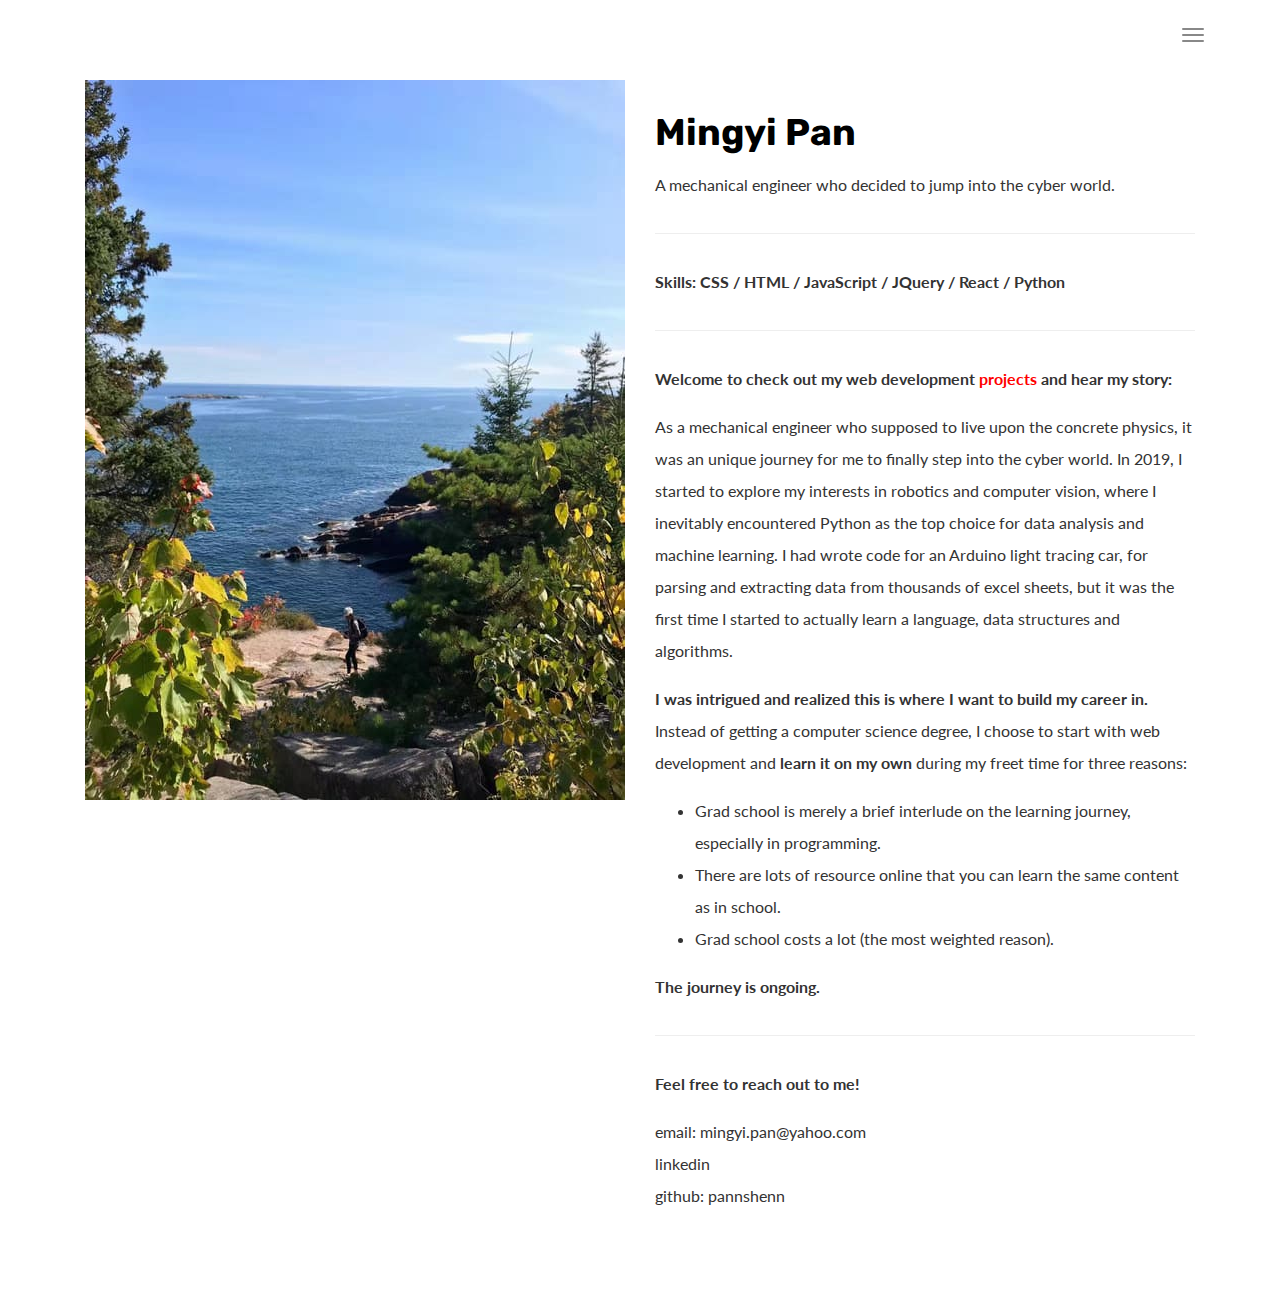
==== commit bb4a9755: "editd aboutme text" ====
--- a/about.html
+++ b/about.html
@@ -72,7 +72,7 @@
                 </div>
                 <div class="col-md-6">
                     <h1 class="h2">Mingyi Pan</h1>
-                    <p>A mechanical engineer who decided to move to the cyber world.</p>
+                    <p>A mechanical engineer who decided to jump into the cyber world.</p>
                     <hr>
                     <p><b>Skills: CSS / HTML / JavaScript / JQuery / React / Python</b></p>
                     <hr>
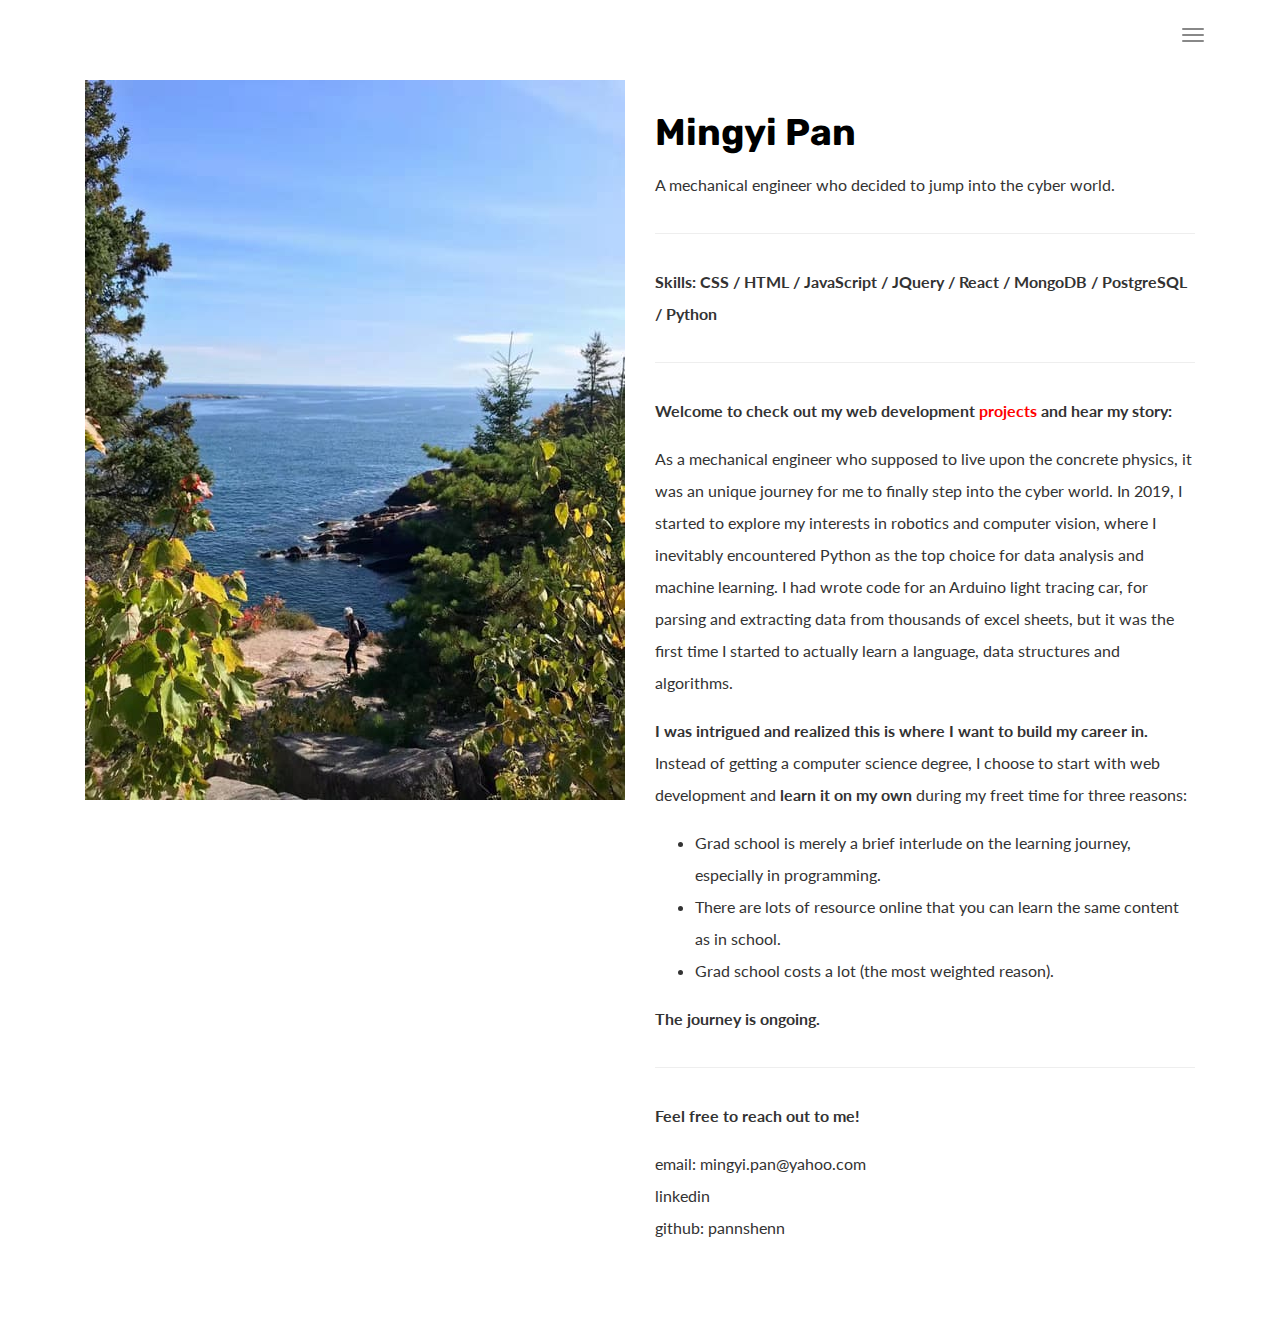
==== commit ec5a57d4: "edited aboutme-skills text" ====
--- a/about.html
+++ b/about.html
@@ -74,7 +74,7 @@
                     <h1 class="h2">Mingyi Pan</h1>
                     <p>A mechanical engineer who decided to jump into the cyber world.</p>
                     <hr>
-                    <p><b>Skills: CSS / HTML / JavaScript / JQuery / React / Python</b></p>
+                    <p><b>Skills: CSS / HTML / JavaScript / JQuery / React / MongoDB / PostgreSQL / Python</b></p>
                     <hr>
                     <p><b>Welcome to check out my web development <a target="_blank" style="color: red;" href="./project1.html">projects</a> and hear my story:</b></p>
                     <p>As a mechanical engineer who supposed to live upon the concrete physics, 
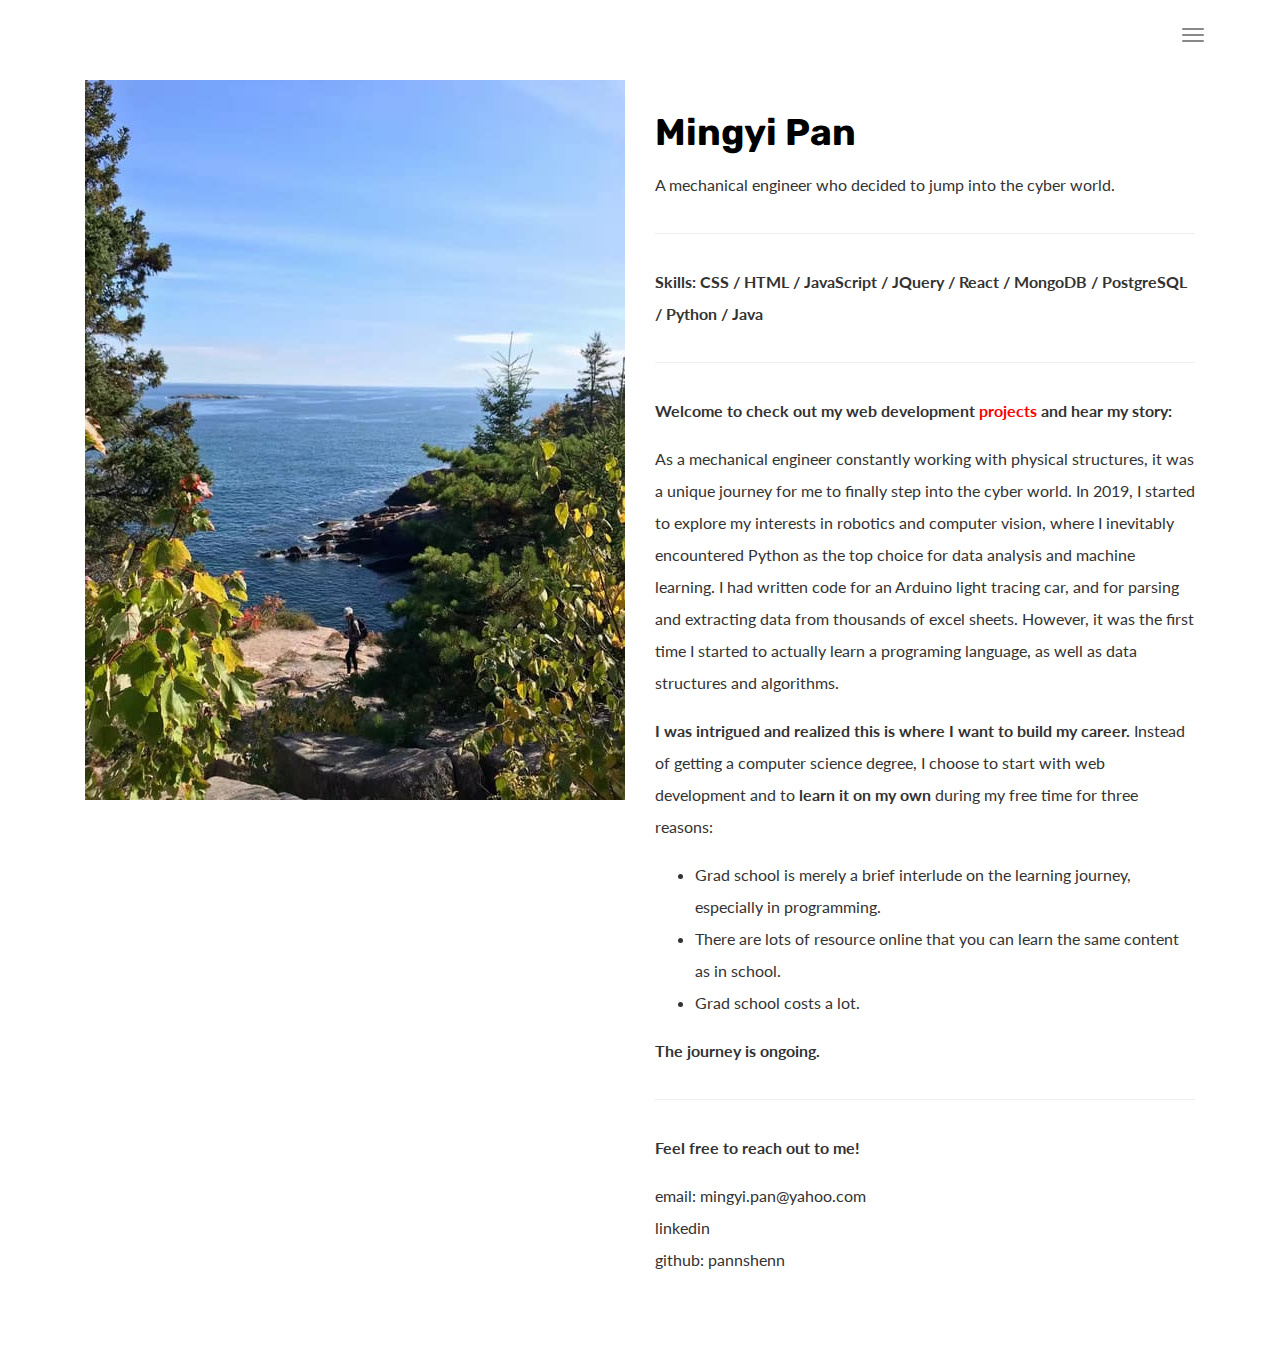
==== commit 61c65efc: "edited texts" ====
--- a/about.html
+++ b/about.html
@@ -74,22 +74,24 @@
                     <h1 class="h2">Mingyi Pan</h1>
                     <p>A mechanical engineer who decided to jump into the cyber world.</p>
                     <hr>
-                    <p><b>Skills: CSS / HTML / JavaScript / JQuery / React / MongoDB / PostgreSQL / Python</b></p>
+                    <p><b>Skills: CSS / HTML / JavaScript / JQuery / React / MongoDB / PostgreSQL / Python / Java</b></p>
                     <hr>
                     <p><b>Welcome to check out my web development <a target="_blank" style="color: red;" href="./project1.html">projects</a> and hear my story:</b></p>
-                    <p>As a mechanical engineer who supposed to live upon the concrete physics, 
-                      it was an unique journey for me to finally step into the cyber world. 
+                    <p>As a mechanical engineer constantly working with physical structures, 
+                      it was a unique journey for me to finally step into the cyber world. 
                       In 2019, I started to explore my interests in robotics and computer vision, 
                       where I inevitably encountered Python as the top choice for data analysis and machine learning. 
-                      I had wrote code for an Arduino light tracing car, for parsing and extracting data from thousands of excel sheets, 
-                      but it was the first time I started to actually learn a language, data structures and algorithms. </p>
-                      <p><b>I was intrigued and realized this is where I want to build my career in. </b>
+                      I had written code for an Arduino light tracing car, 
+                      and for parsing and extracting data from thousands of excel sheets. 
+                      However, it was the first time I started to actually learn a programing language, 
+                      as well as data structures and algorithms. </p>
+                      <p><b>I was intrigued and realized this is where I want to build my career. </b>
                         Instead of getting a computer science degree, 
-                        I choose to start with web development and <b>learn it on my own</b> during my freet time for three reasons: </p>
+                        I choose to start with web development and to <b>learn it on my own</b> during my free time for three reasons: </p>
                       <ul>
                         <li>Grad school is merely a brief interlude on the learning journey, especially in programming.</li>
                         <li>There are lots of resource online that you can learn the same content as in school.</li>
-                        <li>Grad school costs a lot (the most weighted reason).</li>
+                        <li>Grad school costs a lot.</li>
                       </ul>
                     <p><b>The journey is ongoing.</b></p>
                     <hr>
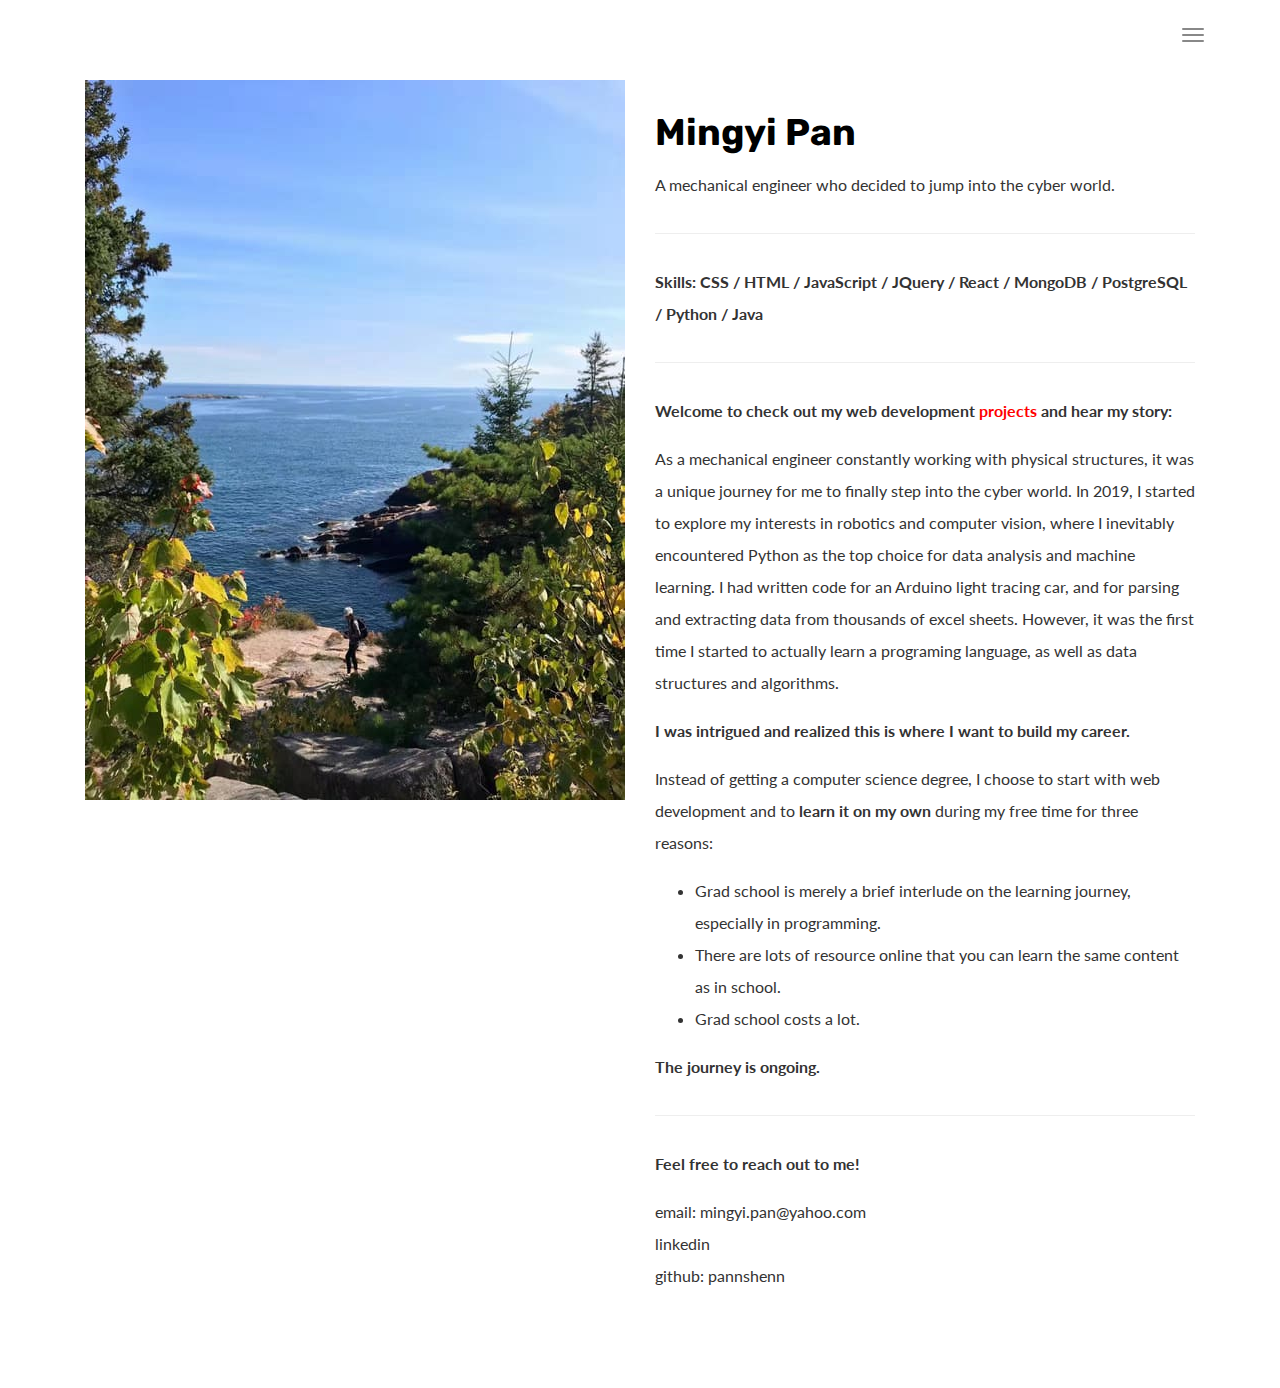
==== commit 276a07f2: "edited aboutme text" ====
--- a/about.html
+++ b/about.html
@@ -85,7 +85,8 @@
                       and for parsing and extracting data from thousands of excel sheets. 
                       However, it was the first time I started to actually learn a programing language, 
                       as well as data structures and algorithms. </p>
-                      <p><b>I was intrigued and realized this is where I want to build my career. </b>
+                      <p><b>I was intrigued and realized this is where I want to build my career. </b></p>
+                      <p>
                         Instead of getting a computer science degree, 
                         I choose to start with web development and to <b>learn it on my own</b> during my free time for three reasons: </p>
                       <ul>
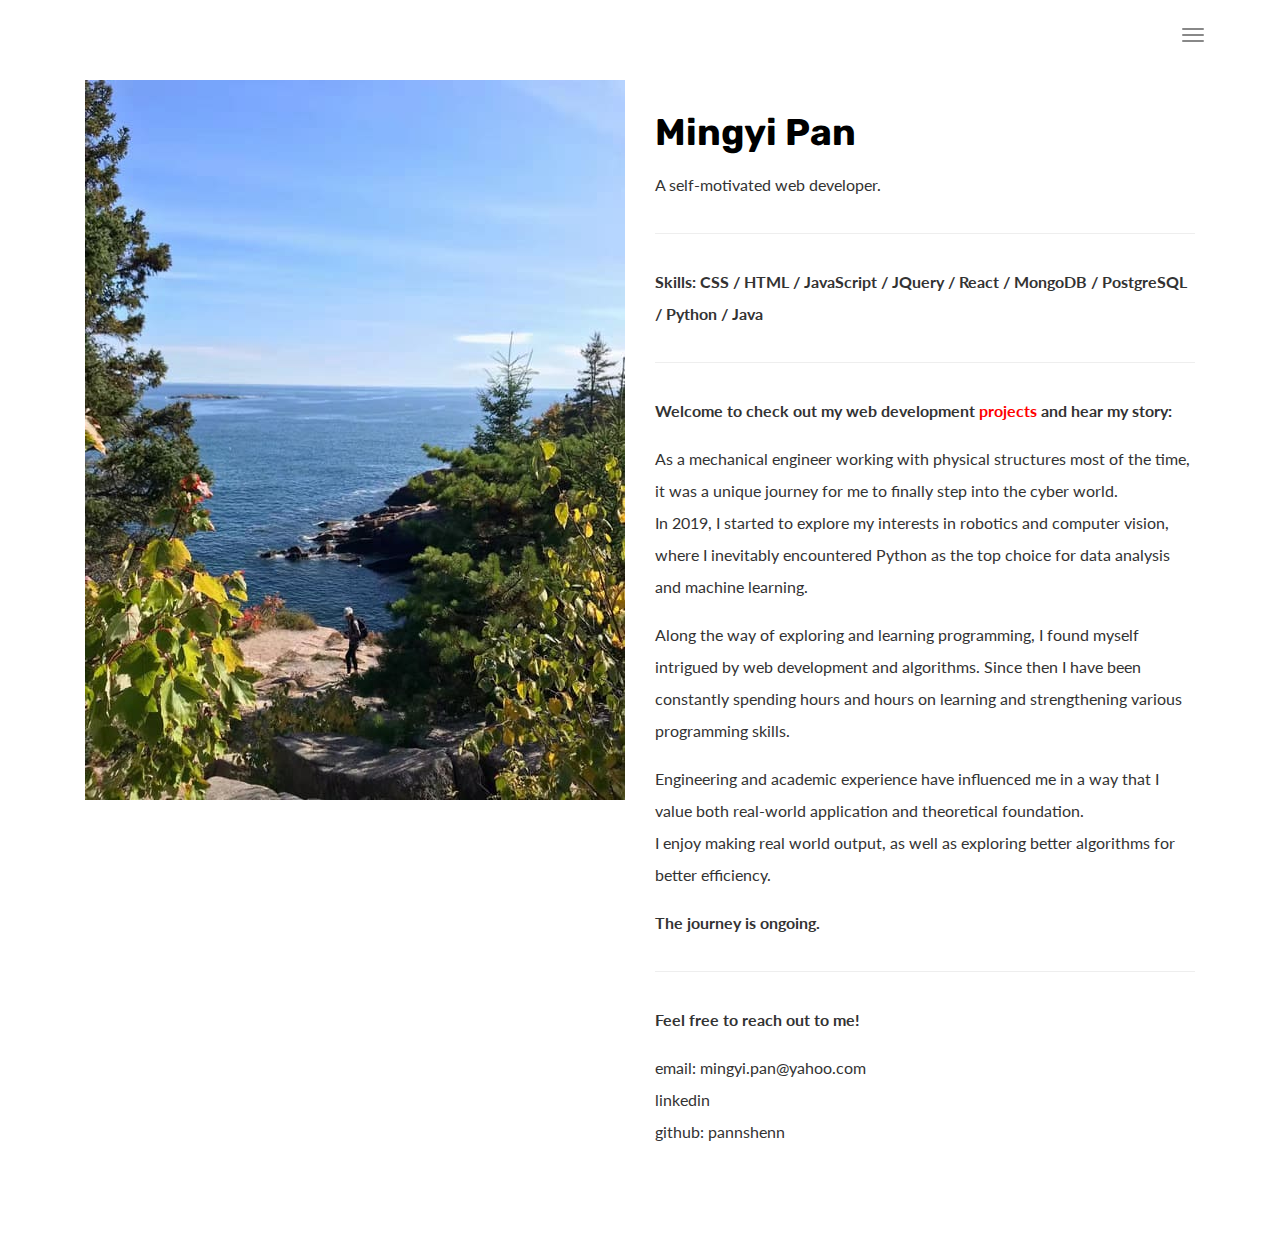
==== commit 4dba9b65: "edited about text" ====
--- a/about.html
+++ b/about.html
@@ -12,115 +12,120 @@
   <meta name="msapplication-tap-highlight" content="no">
   <!-- Favicon -->
   <link href="./assets/favicon-190.ico" rel="icon">
-  
-  <title>m%About</title>  
+
+  <title>m%About</title>
   <!-- CSS -->
   <link href="./main.3da94fde.css" rel="stylesheet">
 </head>
 
 <body>
 
-<!-- Add your content of header -->
+  <!-- Add your content of header -->
 
-<header>
-  <nav class="navbar navbar-fixed-top navbar-default">
-    <div class="container">
+  <header>
+    <nav class="navbar navbar-fixed-top navbar-default">
+      <div class="container">
         <button type="button" class="navbar-toggle">
           <span class="sr-only">Toggle navigation</span>
           <span class="icon-bar"></span>
           <span class="icon-bar"></span>
           <span class="icon-bar"></span>
         </button>
-        
-      <nav class="navbar-fullscreen" id="navbar-middle">
-        <button type="button" class="close" aria-label="Close"><span aria-hidden="true">&times;</span></button>
-        <ul class="navbar-fullscreen-links">
-          <li><a href="./index.html" title="">Home</a></li>
-          <li><a href="./project1.html" title="">Project</a></li>
-          <li><a href="./about.html" title="">About me</a></li>
-        </ul>
 
-        <div class="footer-container">
-           
-          <p><small>© m% | Website created with <a href="http://www.mashup-template.com/" title="Create website with free html template">Mashup Template</a>/<a href="https://www.unsplash.com/" title="Beautiful Free Images">Unsplash</a></small></p>
-          <p class="footer-share-icons">
-            <a target="_blank" href="mailto:mingyi.pan@yahoo.com" class="fa-icon" title="">
-              <i class="fa fa-envelope" aria-hidden="true"></i>
-          </a>
-            <a target="_blank" href="https://www.linkedin.com/in/mingyi-pan" class="fa-icon" title="">
+        <nav class="navbar-fullscreen" id="navbar-middle">
+          <button type="button" class="close" aria-label="Close"><span aria-hidden="true">&times;</span></button>
+          <ul class="navbar-fullscreen-links">
+            <li><a href="./index.html" title="">Home</a></li>
+            <li><a href="./project1.html" title="">Project</a></li>
+            <li><a href="./about.html" title="">About me</a></li>
+          </ul>
+
+          <div class="footer-container">
+
+            <p><small>© m% | Website created with <a href="http://www.mashup-template.com/"
+                  title="Create website with free html template">Mashup Template</a>/<a href="https://www.unsplash.com/"
+                  title="Beautiful Free Images">Unsplash</a></small></p>
+            <p class="footer-share-icons">
+              <a target="_blank" href="mailto:mingyi.pan@yahoo.com" class="fa-icon" title="">
+                <i class="fa fa-envelope" aria-hidden="true"></i>
+              </a>
+              <a target="_blank" href="https://www.linkedin.com/in/mingyi-pan" class="fa-icon" title="">
                 <i class="fa fa-linkedin" aria-hidden="true"></i>
-            </a>
-            <a target="_blank" href="https://github.com/pannshenn" class="fa-icon" title="">
-              <i class="fa fa-github" aria-hidden="true"></i>
-          </a>
-          </p>
-                       
-        </div>
+              </a>
+              <a target="_blank" href="https://github.com/pannshenn" class="fa-icon" title="">
+                <i class="fa fa-github" aria-hidden="true"></i>
+              </a>
+            </p>
+
+          </div>
 
 
-      </nav> 
-    
+        </nav>
+
+      </div>
+    </nav>
+  </header>
+  <div class="section-container content-container">
+    <div class="container">
+      <div class="row">
+        <div class="col-xs-12">
+          <div class="col-md-6">
+            <img src="./assets/images/img-profile.jpg" class="img-responsive" alt="">
+          </div>
+          <div class="col-md-6">
+            <h1 class="h2">Mingyi Pan</h1>
+            <p>A self-motivated web developer.</p>
+            <hr>
+            <p><b>Skills: CSS / HTML / JavaScript / JQuery / React / MongoDB / PostgreSQL / Python / Java</b></p>
+            <hr>
+            <p><b>Welcome to check out my web development <a target="_blank" style="color: red;"
+                  href="./project1.html">projects</a> and hear my story:</b></p>
+            <p>As a mechanical engineer working with physical structures most of the time,
+              it was a unique journey for me to finally step into the cyber world.
+              <br>
+              In 2019, I started to explore my interests in robotics and computer vision,
+              where I inevitably encountered Python as the top choice for data analysis and machine learning.
+            </p>
+            <p>
+              Along the way of exploring and learning programming, I found myself intrigued by web development and
+              algorithms.
+              Since then I have been constantly spending hours and hours on learning and strengthening various programming skills.
+            </p>
+            <p>
+              Engineering and academic experience have influenced me in a way that I value both real-world application and theoretical foundation.
+              <br>
+              I enjoy making real world output, as well as exploring better algorithms for better efficiency. 
+            </p>
+
+            <p><b>The journey is ongoing.</b></p>
+            <hr>
+            <p><b>Feel free to reach out to me!</b></p>
+            <ul class="list-unstyled">
+              <li>
+                email:&nbsp<a href="mailto:mingyi.pan@yahoo.com" title=""
+                  class="link-like-text">mingyi.pan@yahoo.com</a>
+              </li>
+              <li>
+                <a href="https://www.linkedin.com/in/mingyi-pan" title="" class="link-like-text">linkedin</a>
+              </li>
+              <li>
+                github:&nbsp<a href="https://github.com/pannshenn" title="" class="link-like-text">pannshenn</a>
+              </li>
+            </ul>
+          </div>
+        </div>
+      </div>
     </div>
-  </nav>
-</header>
-<div class="section-container content-container">
-    <div class="container">
-        <div class="row">
-            <div class="col-xs-12">
-                <div class="col-md-6">
-                    <img src="./assets/images/img-profile.jpg" class="img-responsive" alt=""> 
-                </div>
-                <div class="col-md-6">
-                    <h1 class="h2">Mingyi Pan</h1>
-                    <p>A mechanical engineer who decided to jump into the cyber world.</p>
-                    <hr>
-                    <p><b>Skills: CSS / HTML / JavaScript / JQuery / React / MongoDB / PostgreSQL / Python / Java</b></p>
-                    <hr>
-                    <p><b>Welcome to check out my web development <a target="_blank" style="color: red;" href="./project1.html">projects</a> and hear my story:</b></p>
-                    <p>As a mechanical engineer constantly working with physical structures, 
-                      it was a unique journey for me to finally step into the cyber world. 
-                      In 2019, I started to explore my interests in robotics and computer vision, 
-                      where I inevitably encountered Python as the top choice for data analysis and machine learning. 
-                      I had written code for an Arduino light tracing car, 
-                      and for parsing and extracting data from thousands of excel sheets. 
-                      However, it was the first time I started to actually learn a programing language, 
-                      as well as data structures and algorithms. </p>
-                      <p><b>I was intrigued and realized this is where I want to build my career. </b></p>
-                      <p>
-                        Instead of getting a computer science degree, 
-                        I choose to start with web development and to <b>learn it on my own</b> during my free time for three reasons: </p>
-                      <ul>
-                        <li>Grad school is merely a brief interlude on the learning journey, especially in programming.</li>
-                        <li>There are lots of resource online that you can learn the same content as in school.</li>
-                        <li>Grad school costs a lot.</li>
-                      </ul>
-                    <p><b>The journey is ongoing.</b></p>
-                    <hr>
-                    <p><b>Feel free to reach out to me!</b></p>
-                    <ul class="list-unstyled">
-                        <li>
-                            email:&nbsp<a href="mailto:mingyi.pan@yahoo.com" title="" class="link-like-text">mingyi.pan@yahoo.com</a>
-                        </li>
-                        <li>
-                            <a href="https://www.linkedin.com/in/mingyi-pan" title="" class="link-like-text">linkedin</a>
-                        </li>
-                        <li>
-                            github:&nbsp<a href="https://github.com/pannshenn" title="" class="link-like-text">pannshenn</a>
-                        </li>
-                    </ul>
-                </div>
-            </div>
-        </div>
-    </div>
-</div>
+  </div>
 
-<script>
+  <script>
     document.addEventListener("DOMContentLoaded", function (event) {
       navbarToggleSidebar();
       closeMenuBeforeGoingToPage();
       navActivePage();
     });
-</script>
- <script type="text/javascript" src="./main.4c6e144e.js"></script></body>
+  </script>
+  <script type="text/javascript" src="./main.4c6e144e.js"></script>
+</body>
 
 </html>